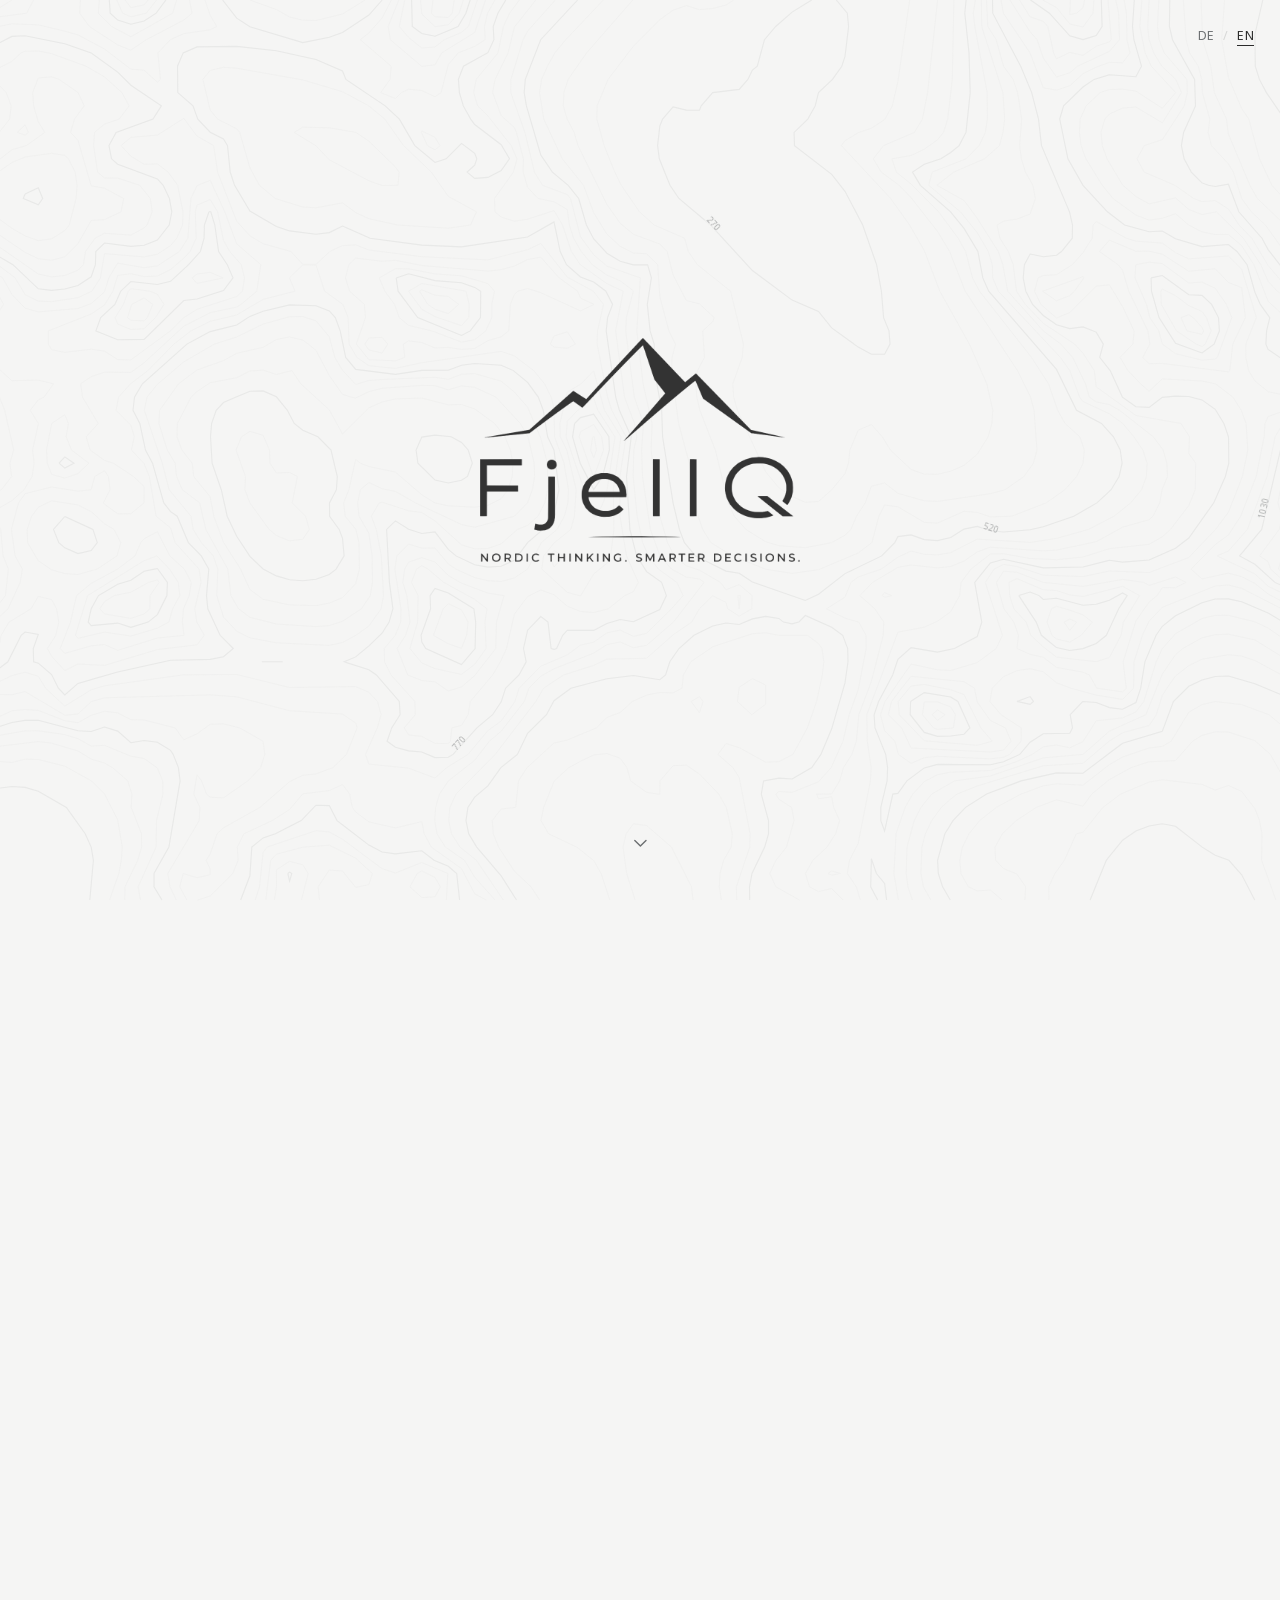
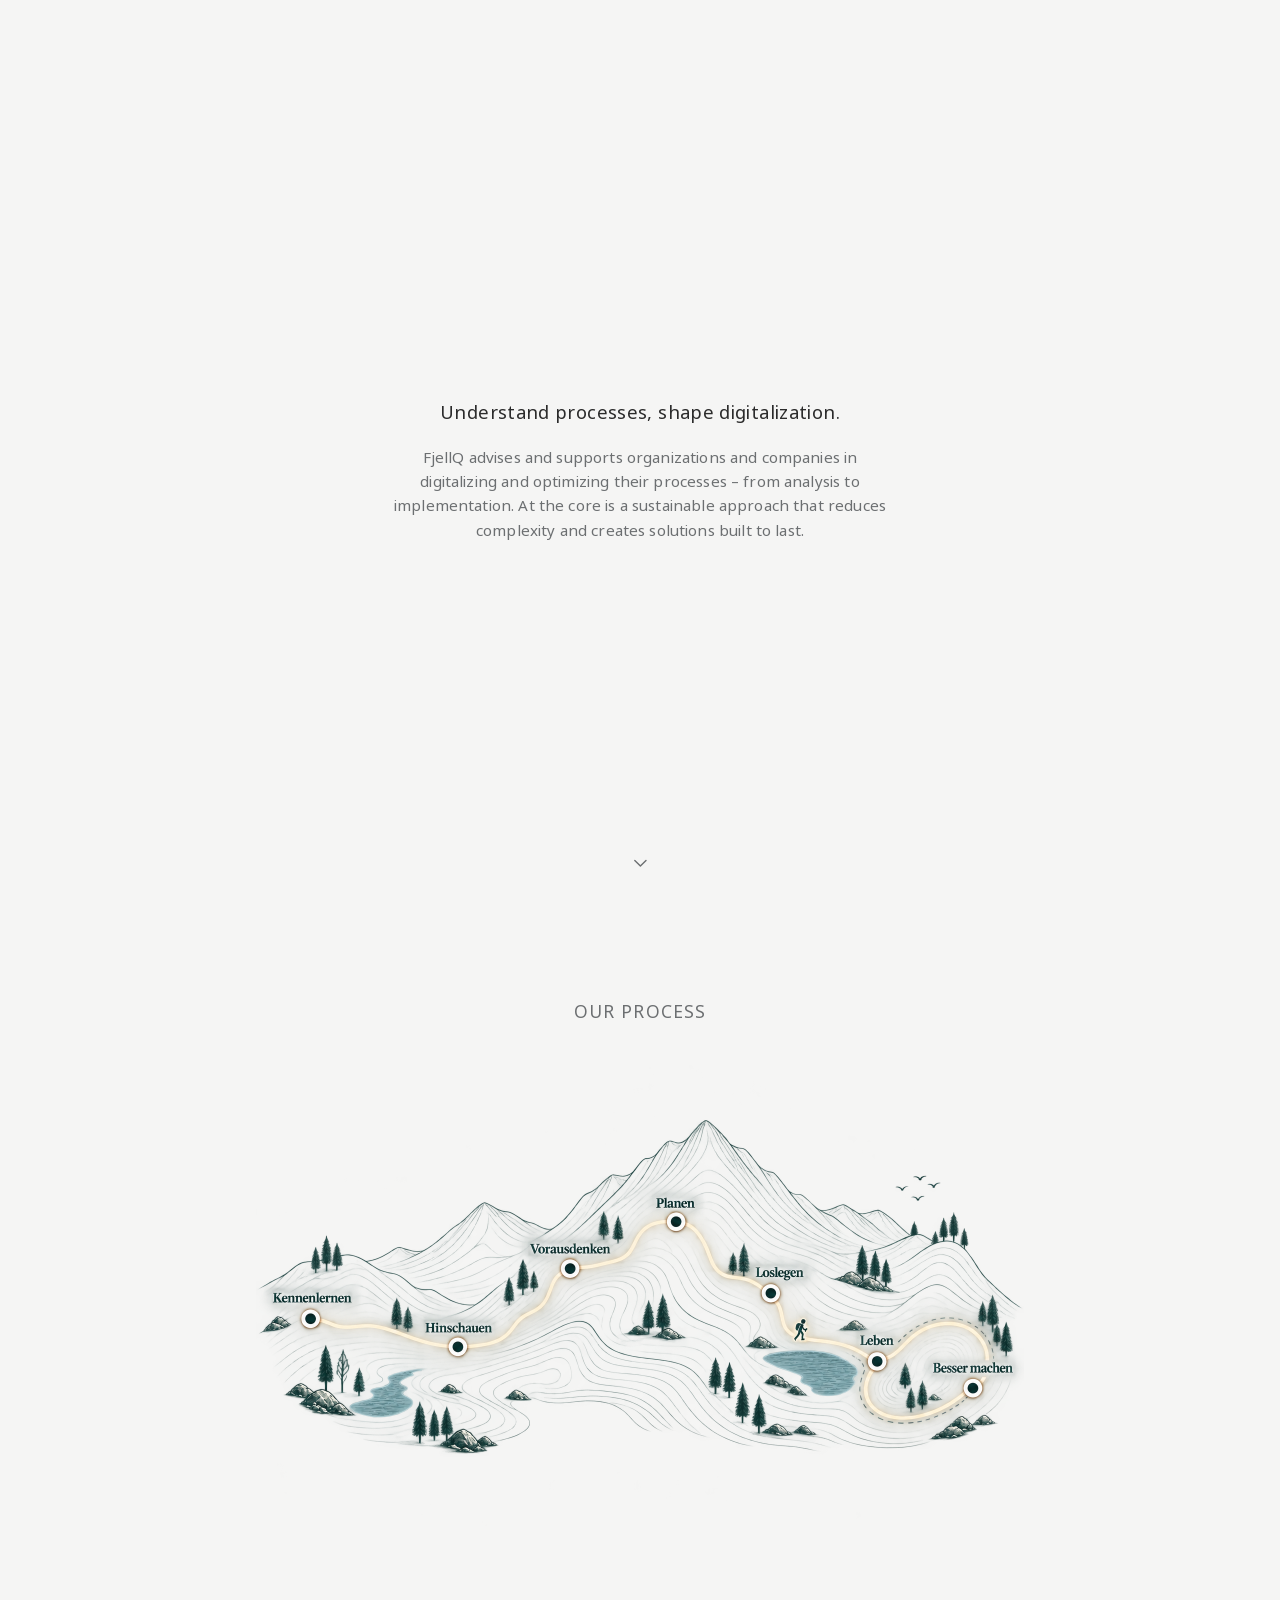
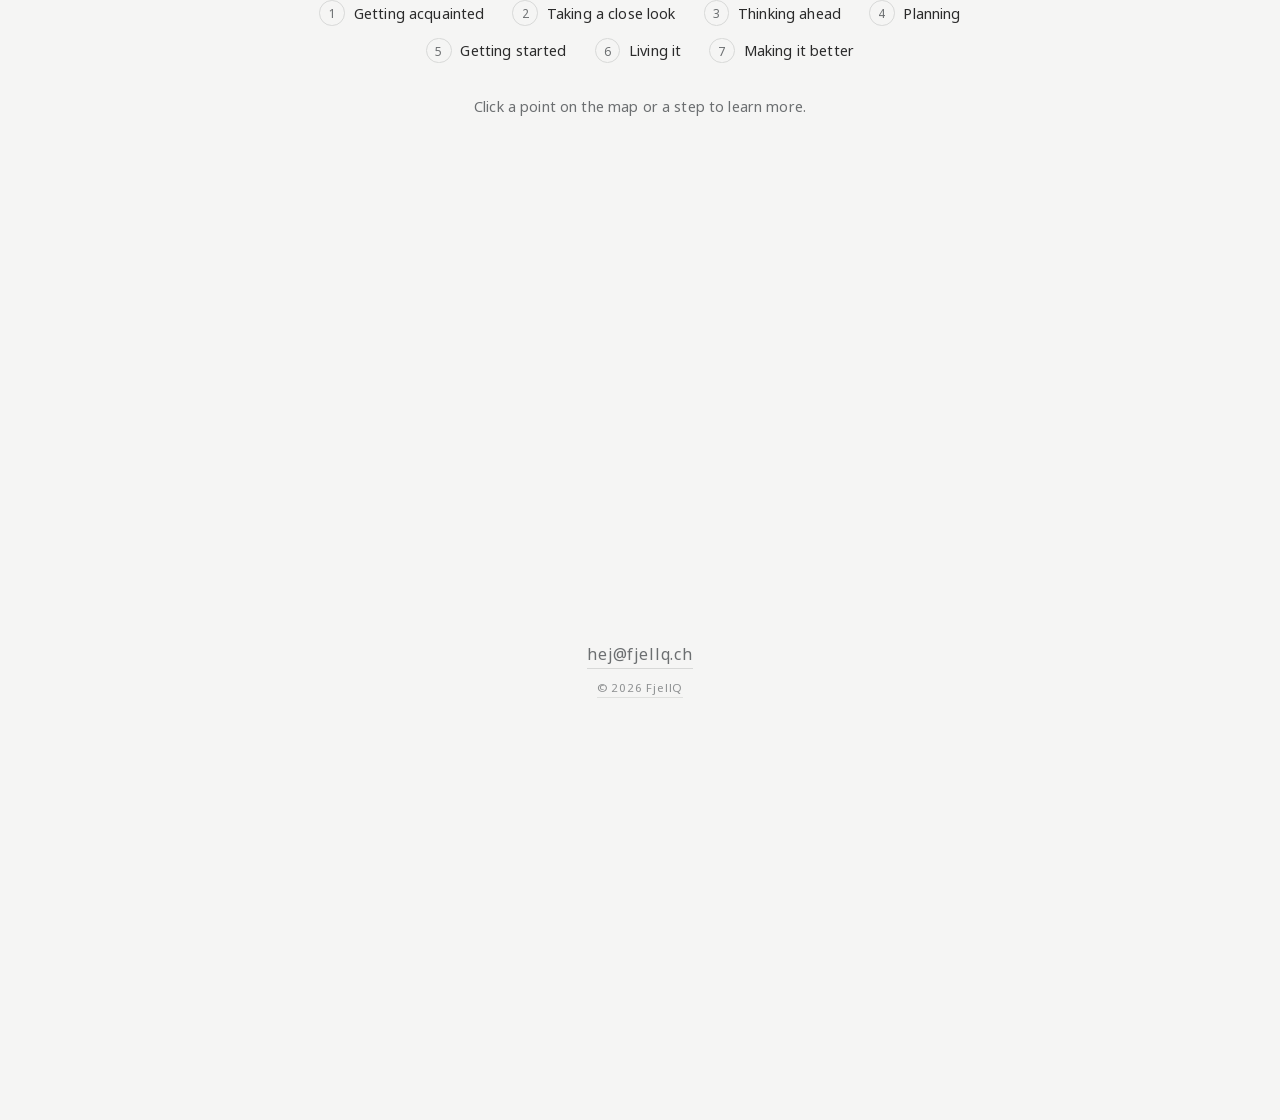
==== en/index.html @ ebb8574e "Klickbare Punkte auf der Prozess-Grafik mit Beschreibungstexten ergänzen Co-Authored-By: Claude Sonn" ====
<!DOCTYPE html>
<html lang="en">
<head>
  <meta charset="UTF-8" />
  <title>FjellQ</title>
  <meta name="viewport" content="width=device-width, initial-scale=1" />
  <meta name="description" content="FjellQ advises and supports organizations and companies in digitalizing and optimizing their processes – from analysis to implementation. At the core is a sustainable approach that reduces complexity and creates solutions built to last." />
  <meta name="color-scheme" content="light dark" />

  <meta property="og:title" content="FjellQ" />
  <meta property="og:description" content="FjellQ advises and supports organizations and companies in digitalizing and optimizing their processes – from analysis to implementation. At the core is a sustainable approach that reduces complexity and creates solutions built to last." />
  <meta property="og:image" content="https://fjellq.ch/assets/og-image.png" />
  <meta property="og:url" content="https://fjellq.ch/en/" />
  <meta property="og:type" content="website" />
  <meta property="og:locale" content="en" />
  <meta name="twitter:card" content="summary" />

  <link rel="canonical" href="https://fjellq.ch/en/" />
  <link rel="alternate" hreflang="de" href="https://fjellq.ch/" />
  <link rel="alternate" hreflang="en" href="https://fjellq.ch/en/" />
  <link rel="alternate" hreflang="x-default" href="https://fjellq.ch/" />

  <link rel="icon" type="image/png" sizes="32x32" href="../assets/favicon-32.png" />
  <link rel="apple-touch-icon" href="../assets/apple-touch-icon.png" />
  <link rel="stylesheet" href="../assets/styles.css" />

  <script type="application/ld+json">
  {
    "@context": "https://schema.org",
    "@type": "Organization",
    "name": "FjellQ",
    "url": "https://fjellq.ch/",
    "email": "hej@fjellq.ch",
    "description": "FjellQ advises and supports organizations and companies in digitalizing and optimizing their processes – from analysis to implementation. At the core is a sustainable approach that reduces complexity and creates solutions built to last.",
    "address": {
      "@type": "PostalAddress",
      "streetAddress": "Alte Seefeldstrasse 74",
      "postalCode": "8616",
      "addressLocality": "Riedikon",
      "addressCountry": "CH"
    }
  }
  </script>
</head>
<body>
  <div class="contours-bg" aria-hidden="true"></div>
  <div id="progress" role="progressbar" aria-label="Reading progress" aria-valuemin="0" aria-valuemax="100" aria-valuenow="0"></div>

  <nav class="lang-switch" aria-label="Language selection">
    <a href="../">DE</a>
    <span class="sep">/</span>
    <span class="current" aria-current="true">EN</span>
  </nav>

  <div class="hero-wrap">
    <section class="hero" id="hero">
      <img class="logo" src="../assets/logo.png" alt="FjellQ" width="862" height="604" />
      <button class="scroll-hint" type="button" data-target="#claim" aria-label="Scroll to next section">
        <svg viewBox="0 0 24 24" aria-hidden="true">
          <path d="M6 9l6 6 6-6" />
        </svg>
      </button>
    </section>
  </div>

  <section class="claim-section" id="claim">
    <p class="claim">Understand processes, shape digitalization.</p>
    <p class="claim-description">FjellQ advises and supports organizations and companies in digitalizing and optimizing their processes – from analysis to implementation. At the core is a sustainable approach that reduces complexity and creates solutions built to last.</p>
    <button class="scroll-hint" type="button" data-target="#process" aria-label="Scroll to next section">
      <svg viewBox="0 0 24 24" aria-hidden="true">
        <path d="M6 9l6 6 6-6" />
      </svg>
    </button>
  </section>

  <section class="process" id="process">
    <h2 class="process-title">Our Process</h2>
    <div class="process-map-wrap">
      <img class="process-map" src="../assets/process-map.png" alt="Illustrated mountain trail with seven stages, symbolizing our consulting process" width="1536" height="1024" loading="lazy" />
      <button class="process-point" type="button" style="left:7.1%; top:51.3%" data-step="1" aria-expanded="false" aria-controls="process-text" aria-label="Getting acquainted"></button>
      <button class="process-point" type="button" style="left:26.3%; top:56.8%" data-step="2" aria-expanded="false" aria-controls="process-text" aria-label="Taking a close look"></button>
      <button class="process-point" type="button" style="left:40.9%; top:41.5%" data-step="3" aria-expanded="false" aria-controls="process-text" aria-label="Thinking ahead"></button>
      <button class="process-point" type="button" style="left:54.7%; top:32.3%" data-step="4" aria-expanded="false" aria-controls="process-text" aria-label="Planning"></button>
      <button class="process-point" type="button" style="left:67.0%; top:46.3%" data-step="5" aria-expanded="false" aria-controls="process-text" aria-label="Getting started"></button>
      <button class="process-point" type="button" style="left:80.8%; top:59.6%" data-step="6" aria-expanded="false" aria-controls="process-text" aria-label="Living it"></button>
      <button class="process-point" type="button" style="left:93.3%; top:64.8%" data-step="7" aria-expanded="false" aria-controls="process-text" aria-label="Making it better"></button>
    </div>
    <ol class="process-steps">
      <li><button class="step-btn" type="button" data-step="1" aria-expanded="false" aria-controls="process-text"><span class="step-number">1</span><span class="step-label">Getting acquainted</span></button></li>
      <li><button class="step-btn" type="button" data-step="2" aria-expanded="false" aria-controls="process-text"><span class="step-number">2</span><span class="step-label">Taking a close look</span></button></li>
      <li><button class="step-btn" type="button" data-step="3" aria-expanded="false" aria-controls="process-text"><span class="step-number">3</span><span class="step-label">Thinking ahead</span></button></li>
      <li><button class="step-btn" type="button" data-step="4" aria-expanded="false" aria-controls="process-text"><span class="step-number">4</span><span class="step-label">Planning</span></button></li>
      <li><button class="step-btn" type="button" data-step="5" aria-expanded="false" aria-controls="process-text"><span class="step-number">5</span><span class="step-label">Getting started</span></button></li>
      <li><button class="step-btn" type="button" data-step="6" aria-expanded="false" aria-controls="process-text"><span class="step-number">6</span><span class="step-label">Living it</span></button></li>
      <li><button class="step-btn" type="button" data-step="7" aria-expanded="false" aria-controls="process-text"><span class="step-number">7</span><span class="step-label">Making it better</span></button></li>
    </ol>
    <p class="process-text" id="process-text" aria-live="polite">Click a point on the map or a step to learn more.</p>
  </section>

  <section class="contact" id="contact">
    <a href="mailto:hej@fjellq.ch">hej@fjellq.ch</a>
    <a class="copyright" href="impressum.html">&copy; 2026 FjellQ</a>
  </section>

  <script src="../assets/contours-loader.js"></script>
  <script>
  (function () {
    var progress = document.getElementById('progress');
    var heroWrap = document.querySelector('.hero-wrap');
    var hero = document.getElementById('hero');
    var ticking = false;

    function update() {
      var doc = document.documentElement;
      var scrollTop = window.pageYOffset || doc.scrollTop;
      var scrollRange = doc.scrollHeight - doc.clientHeight;
      var pct = scrollRange > 0 ? Math.min(Math.max(scrollTop / scrollRange, 0), 1) : 0;
      progress.style.width = (pct * 100) + '%';
      progress.setAttribute('aria-valuenow', Math.round(pct * 100));

      var fadeRange = heroWrap.offsetHeight - window.innerHeight;
      var fadeProgress = fadeRange > 0 ? Math.min(Math.max(scrollTop / fadeRange, 0), 1) : 0;
      hero.style.opacity = 1 - fadeProgress;

      ticking = false;
    }

    function onScroll() {
      if (!ticking) {
        window.requestAnimationFrame(update);
        ticking = true;
      }
    }

    window.addEventListener('scroll', onScroll, { passive: true });
    window.addEventListener('resize', onScroll);
    update();
  })();

  (function () {
    var scrollHints = document.querySelectorAll('.scroll-hint');
    scrollHints.forEach(function (hint) {
      var target = document.querySelector(hint.dataset.target);
      if (!target) return;
      hint.addEventListener('click', function () {
        target.scrollIntoView({ behavior: 'smooth', block: 'start' });
      });
    });
  })();

  (function () {
    var processText = document.getElementById('process-text');
    if (!processText) return;

    var steps = {
      1: { label: 'Getting acquainted', text: 'We get to know your organization, your people, and your goals – the foundation for everything that follows.' },
      2: { label: 'Taking a close look', text: 'We take a close look at how your processes actually work today.' },
      3: { label: 'Thinking ahead', text: 'We consider tomorrow’s possibilities before designing solutions.' },
      4: { label: 'Planning', text: 'We develop a clear, actionable concept for the next step.' },
      5: { label: 'Getting started', text: 'We implement the concept together with you, step by step.' },
      6: { label: 'Living it', text: 'The new processes become part of your everyday work – we support the rollout.' },
      7: { label: 'Making it better', text: 'We review, learn, and keep improving.' }
    };

    var stepEls = document.querySelectorAll('[data-step]');
    stepEls.forEach(function (el) {
      el.addEventListener('click', function () {
        var step = el.getAttribute('data-step');
        var data = steps[step];
        if (!data) return;

        processText.innerHTML = '<strong>' + step + '. ' + data.label + '.</strong> ' + data.text;

        stepEls.forEach(function (other) {
          var isActive = other.getAttribute('data-step') === step;
          other.classList.toggle('active', isActive);
          other.setAttribute('aria-expanded', isActive ? 'true' : 'false');
        });
      });
    });
  })();
  </script>
</body>
</html>
---- assets/styles.css ----
@font-face {
  font-family: 'Noto Sans Miao';
  font-style: normal;
  font-weight: 400;
  font-display: swap;
  src: url('noto-sans-miao.woff2') format('woff2');
}

:root {
  --bg: #f5f5f4;
  --ink: #2b2b2b;
  --ink-muted: #6c6f71;
  --line: #d7d8d7;
  --line-soft: #e7e7e6;
  --focus: #2b2b2b;
  --logo-filter: none;
}

@media (prefers-color-scheme: dark) {
  :root:not([data-theme="light"]) {
    --bg: #121313;
    --ink: #ececea;
    --ink-muted: #a3a5a3;
    --line: #2c2d2c;
    --line-soft: #1e1f1e;
    --focus: #ececea;
    --logo-filter: invert(1);
  }
}

:root[data-theme="dark"] {
  --bg: #121313;
  --ink: #ececea;
  --ink-muted: #a3a5a3;
  --line: #2c2d2c;
  --line-soft: #1e1f1e;
  --focus: #ececea;
  --logo-filter: invert(1);
}

* { box-sizing: border-box; }

html, body {
  height: 100%;
}

body {
  margin: 0;
  background: var(--bg);
  color: var(--ink);
  font-family: 'Noto Sans Miao', -apple-system, 'Segoe UI', sans-serif;
  overflow-x: hidden;
  transition: background 0.4s ease;
}

a { color: inherit; }

:focus-visible {
  outline: 2px solid var(--focus);
  outline-offset: 3px;
}

.contours-bg {
  position: fixed;
  inset: 0;
  width: 100%;
  height: 100%;
  display: block;
  z-index: 0;
  transform-origin: 50% 50%;
}

.contours-bg svg {
  width: 100%;
  height: 100%;
  display: block;
  overflow: visible;
}

@keyframes terrainBreathe {
  0%, 100% { opacity: 1; transform: scale(1); }
  50% { opacity: 0.9; transform: scale(1.035); }
}

@keyframes driftIndex {
  0%, 100% { transform: translate(0, 0); }
  50% { transform: translate(-34px, 22px); }
}

@keyframes driftMinor {
  0%, 100% { transform: translate(0, 0); }
  50% { transform: translate(30px, -28px); }
}

@media (prefers-reduced-motion: no-preference) {
  .contours-bg {
    animation: terrainBreathe 16s ease-in-out infinite;
  }

  .contours-bg .contour-index,
  .contours-bg .contour-label {
    animation: driftIndex 20s ease-in-out infinite;
  }

  .contours-bg .contour-minor {
    animation: driftMinor 26s ease-in-out infinite;
    animation-delay: -8s;
  }
}

/* Sprachumschalter */

.lang-switch {
  position: fixed;
  top: 1.6rem;
  right: 1.6rem;
  z-index: 5;
  display: flex;
  align-items: center;
  gap: 0.5rem;
  font-size: 0.78rem;
  letter-spacing: 0.06em;
  text-transform: uppercase;
}

.lang-switch .sep {
  color: var(--line);
}

.lang-switch a,
.lang-switch span {
  text-decoration: none;
  color: var(--ink-muted);
  padding-bottom: 0.15em;
}

.lang-switch a:hover,
.lang-switch a:focus-visible {
  color: var(--ink);
}

.lang-switch .current {
  color: var(--ink);
  border-bottom: 1px solid var(--ink);
}

/* Startseite */

#progress {
  position: fixed;
  top: 0;
  left: 0;
  width: 0%;
  height: 3px;
  background: var(--ink);
  z-index: 10;
  transition: background 0.4s ease;
}

.hero-wrap {
  position: relative;
  height: 180vh;
}

.hero {
  position: sticky;
  top: 0;
  z-index: 1;
  height: 100vh;
  display: flex;
  align-items: center;
  justify-content: center;
  padding: 6vh 6vw;
}

.logo {
  width: min(46vw, 46vh, 320px);
  height: auto;
  filter: var(--logo-filter);
}

.claim-section {
  position: relative;
  z-index: 1;
  min-height: 100vh;
  display: flex;
  flex-direction: column;
  align-items: center;
  justify-content: center;
  gap: 1.2rem;
  padding: 6vh 6vw;
}

.claim {
  margin: 0;
  max-width: 28rem;
  text-align: center;
  font-size: 1.15rem;
  line-height: 1.5;
  letter-spacing: 0.02em;
  color: var(--ink);
}

.claim-description {
  margin: 0;
  max-width: 32rem;
  text-align: center;
  font-size: 0.95rem;
  line-height: 1.6;
  letter-spacing: 0.01em;
  color: var(--ink-muted);
}

.process {
  position: relative;
  z-index: 1;
  min-height: 100vh;
  display: flex;
  flex-direction: column;
  align-items: center;
  justify-content: center;
  gap: 2rem;
  padding: 6vh 6vw;
  text-align: center;
}

.process-title {
  margin: 0;
  font-size: 1.1rem;
  font-weight: 400;
  letter-spacing: 0.06em;
  text-transform: uppercase;
  color: var(--ink-muted);
}

.process-map-wrap {
  position: relative;
  width: 100%;
  max-width: 48rem;
}

.process-map {
  display: block;
  width: 100%;
  height: auto;
  border-radius: 0.5rem;
}

.process-point {
  position: absolute;
  width: 6%;
  aspect-ratio: 1;
  transform: translate(-50%, -50%);
  border-radius: 50%;
  border: 1px solid transparent;
  background: transparent;
  padding: 0;
  margin: 0;
  cursor: pointer;
  transition: background 0.2s ease, border-color 0.2s ease;
}

.process-point:hover,
.process-point:focus-visible,
.process-point.active {
  border-color: var(--ink);
  background: var(--line-soft);
}

.process-steps {
  display: flex;
  flex-wrap: wrap;
  justify-content: center;
  gap: 0.75rem 1.75rem;
  max-width: 46rem;
  margin: 0;
  padding: 0;
  list-style: none;
}

.step-btn {
  display: flex;
  align-items: center;
  gap: 0.55rem;
  border: none;
  background: transparent;
  padding: 0;
  margin: 0;
  font: inherit;
  font-size: 0.9rem;
  letter-spacing: 0.01em;
  color: var(--ink);
  cursor: pointer;
}

.step-number {
  display: inline-flex;
  align-items: center;
  justify-content: center;
  flex-shrink: 0;
  width: 1.6rem;
  height: 1.6rem;
  border-radius: 50%;
  border: 1px solid var(--line);
  font-size: 0.75rem;
  color: var(--ink-muted);
  transition: background 0.2s ease, border-color 0.2s ease, color 0.2s ease;
}

.step-btn:hover .step-number,
.step-btn:focus-visible .step-number,
.step-btn.active .step-number {
  border-color: var(--ink);
  background: var(--ink);
  color: var(--bg);
}

.process-text {
  margin: 0;
  max-width: 34rem;
  min-height: 2.9rem;
  font-size: 0.9rem;
  line-height: 1.6;
  letter-spacing: 0.01em;
  color: var(--ink-muted);
}

.process-text strong {
  color: var(--ink);
  font-weight: 600;
}

.contact {
  position: relative;
  z-index: 1;
  min-height: 100vh;
  display: flex;
  flex-direction: column;
  align-items: center;
  justify-content: center;
  gap: 0.6rem;
  text-align: center;
  padding: 6vh 6vw;
  font-size: 0.85rem;
  letter-spacing: 0.06em;
  color: var(--ink-muted);
}

.contact .copyright {
  opacity: 0.75;
  font-size: 0.72rem;
}

.contact a {
  text-decoration: none;
  border-bottom: 1px solid var(--line);
  padding-bottom: 0.1em;
  transition: border-color 0.2s ease;
  font-size: 1rem;
}

.contact a:hover,
.contact a:focus-visible {
  border-color: var(--ink-muted);
}

@media (orientation: landscape) and (max-height: 500px) {
  .hero {
    padding: 3vh 6vw;
  }

  .logo {
    width: min(28vw, 34vh, 220px);
  }
}

.scroll-hint {
  position: absolute;
  left: 50%;
  bottom: 4vh;
  transform: translateX(-50%);
  display: flex;
  align-items: center;
  justify-content: center;
  width: 2.6rem;
  height: 2.6rem;
  border-radius: 50%;
  border: none;
  background: transparent;
  color: var(--ink-muted);
  cursor: pointer;
  transition: color 0.2s ease, transform 0.2s ease;
}

.scroll-hint svg {
  width: 1.4rem;
  height: 1.4rem;
  stroke: currentColor;
  fill: none;
  stroke-width: 1.5;
  stroke-linecap: round;
  stroke-linejoin: round;
}

.scroll-hint:hover,
.scroll-hint:focus-visible {
  color: var(--ink);
  transform: translateX(-50%) translateY(3px);
}

@media (prefers-reduced-motion: no-preference) {
  .scroll-hint svg {
    animation: bob 2.2s ease-in-out infinite;
  }
}

@keyframes bob {
  0%, 100% { transform: translateY(0); }
  50% { transform: translateY(5px); }
}

@media (orientation: landscape) and (max-height: 500px) {
  .scroll-hint {
    bottom: 2vh;
  }
}

/* Impressum */

.page-impressum {
  display: flex;
  align-items: center;
  justify-content: center;
  min-height: 100vh;
  padding: 6vh 6vw;
}

main {
  position: relative;
  z-index: 1;
  max-width: 32rem;
  width: 100%;
  display: flex;
  flex-direction: column;
  gap: 1.6rem;
}

main h1 {
  font-size: 1.1rem;
  font-weight: 400;
  letter-spacing: 0.06em;
  text-transform: uppercase;
  margin: 0;
  color: var(--ink-muted);
}

main address {
  font-style: normal;
  line-height: 1.7;
  font-size: 1rem;
}

main a {
  text-decoration: none;
  border-bottom: 1px solid var(--line);
  padding-bottom: 0.1em;
  transition: border-color 0.2s ease;
}

main a:hover,
main a:focus-visible {
  border-color: var(--ink-muted);
}

.back {
  font-size: 0.85rem;
  letter-spacing: 0.04em;
  color: var(--ink-muted);
  align-self: flex-start;
}
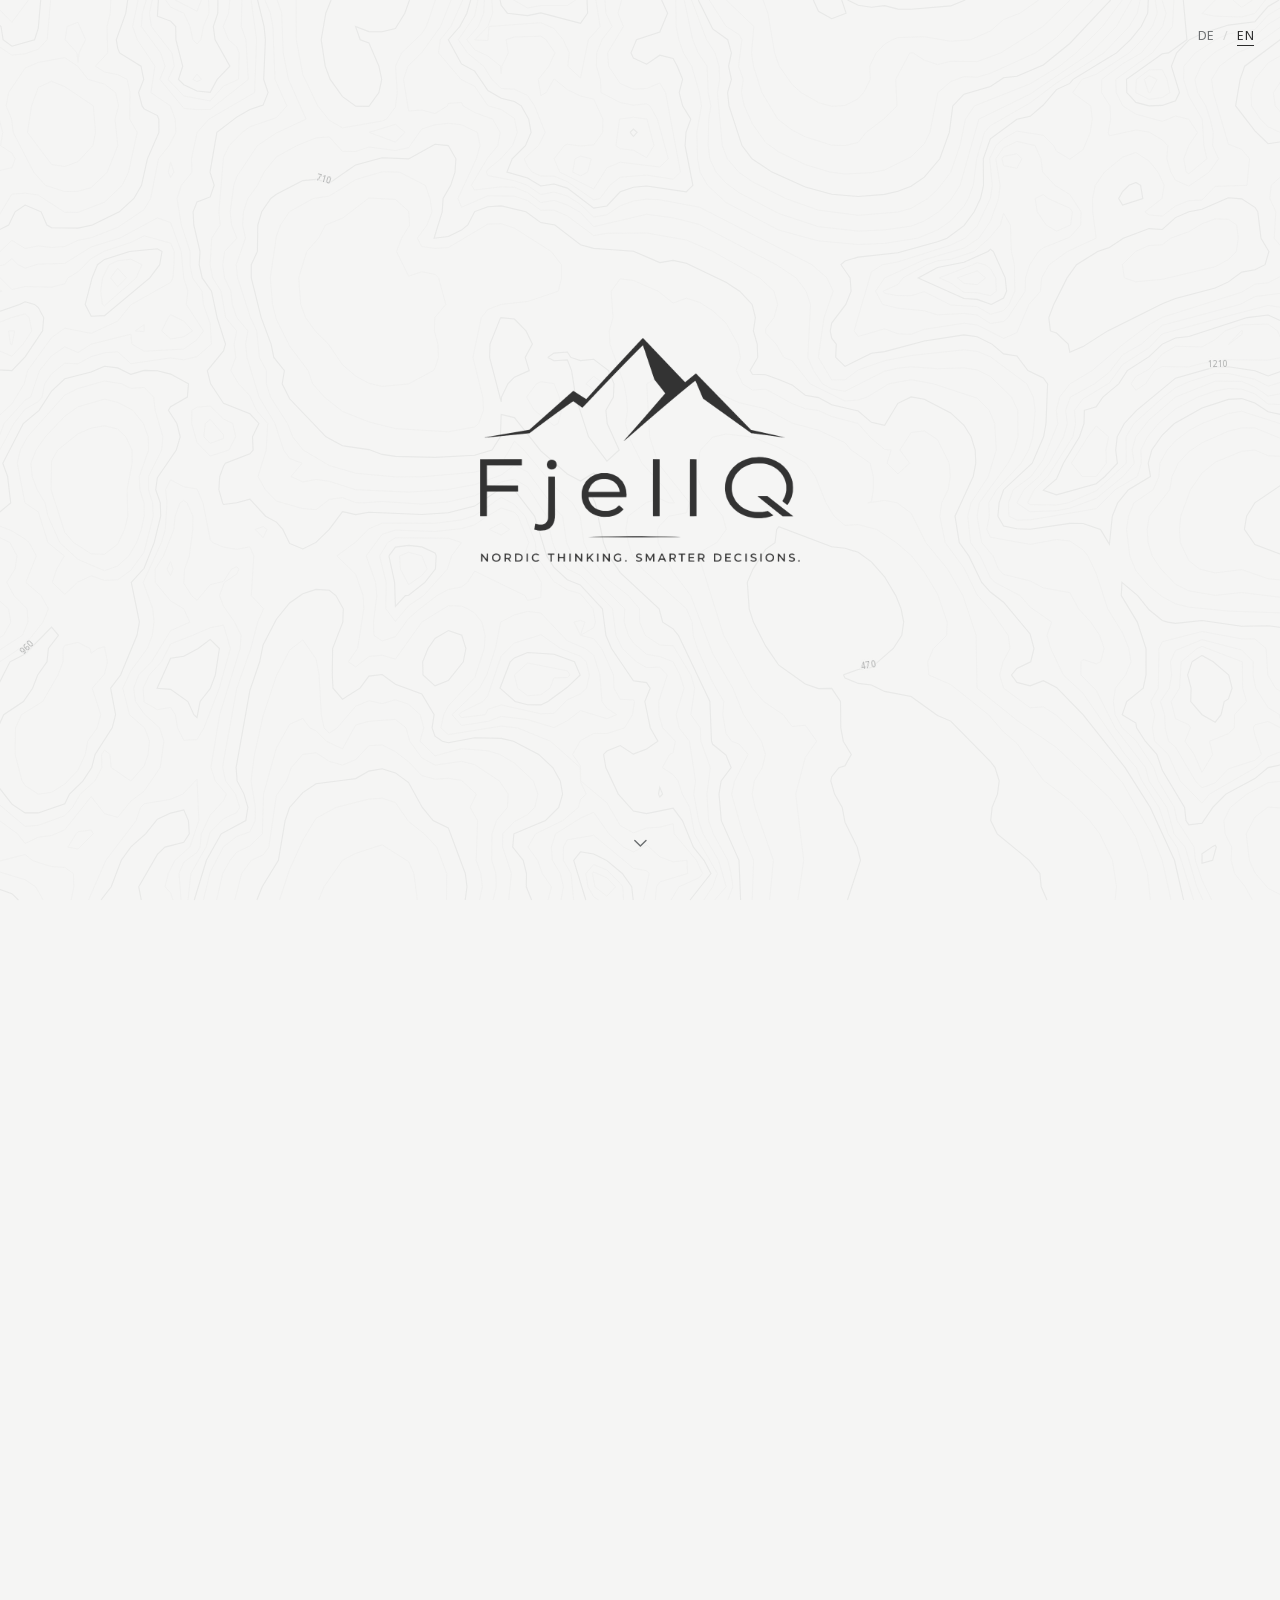
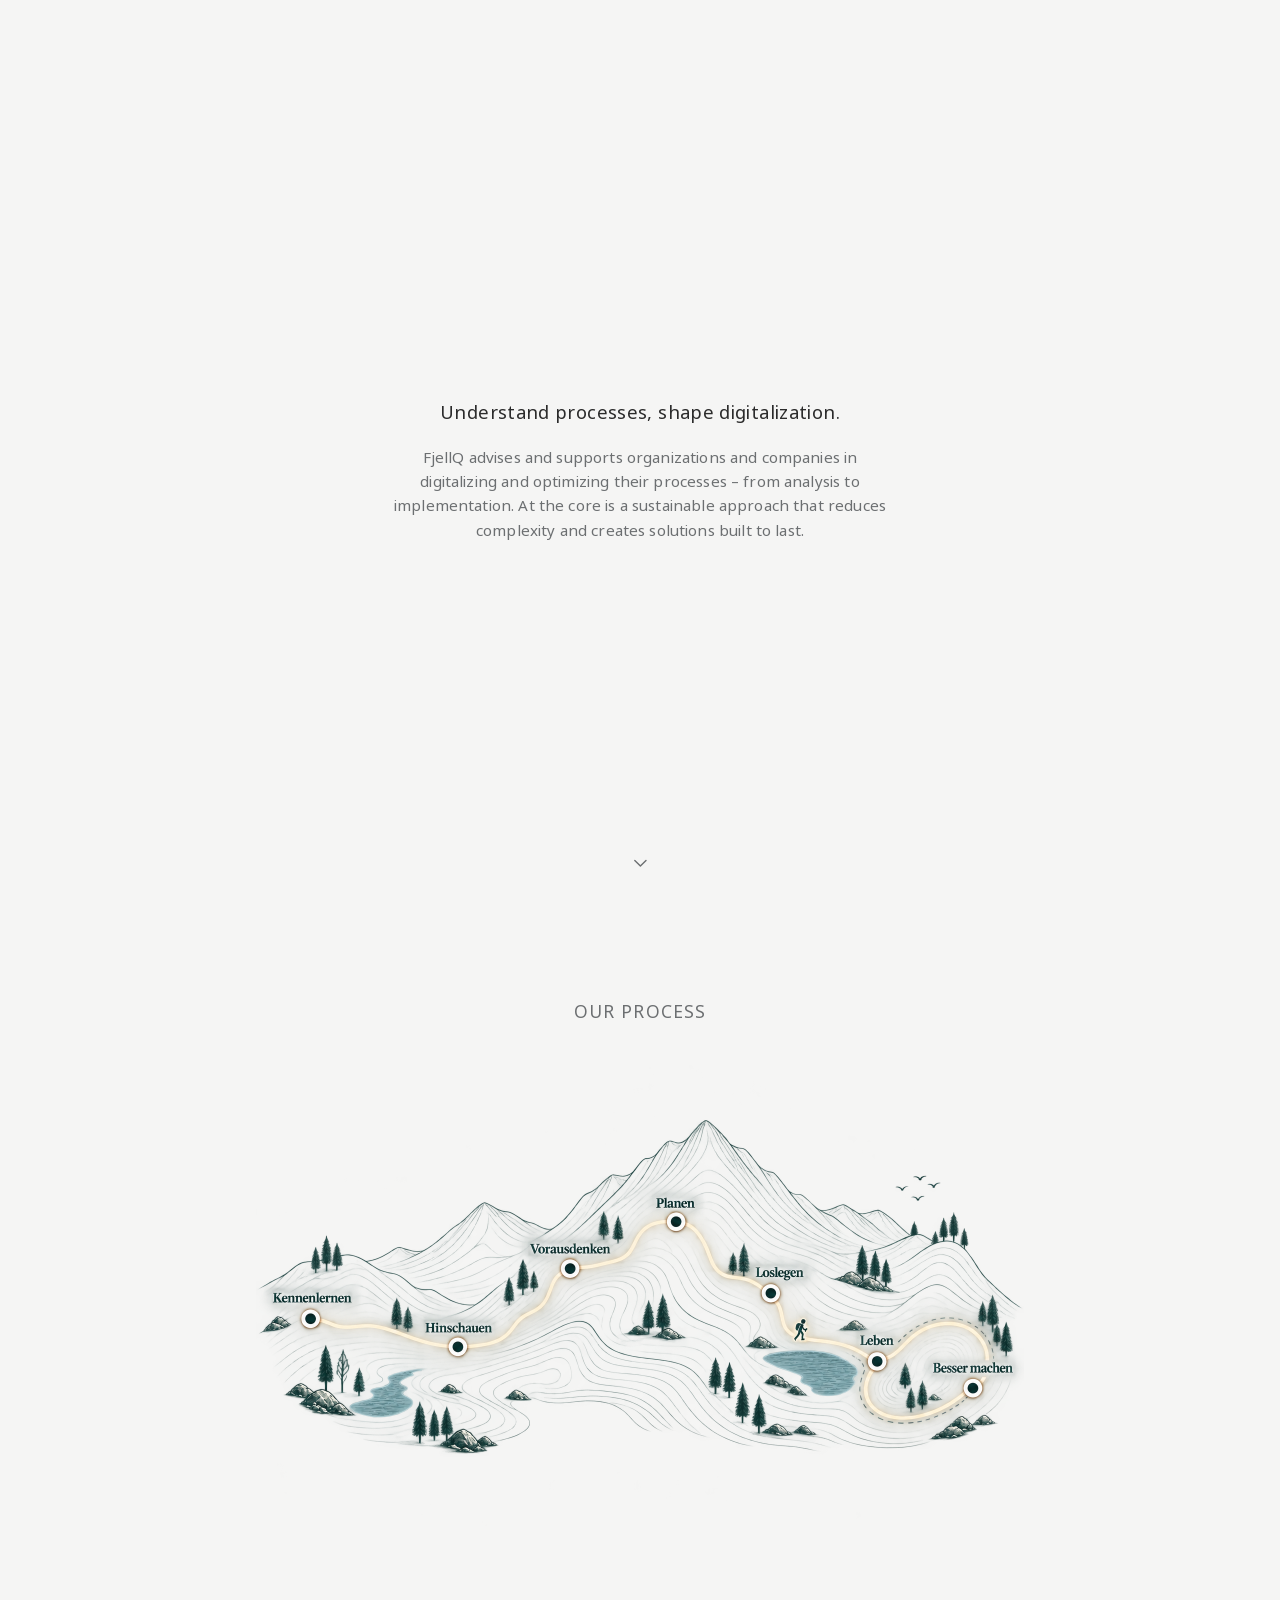
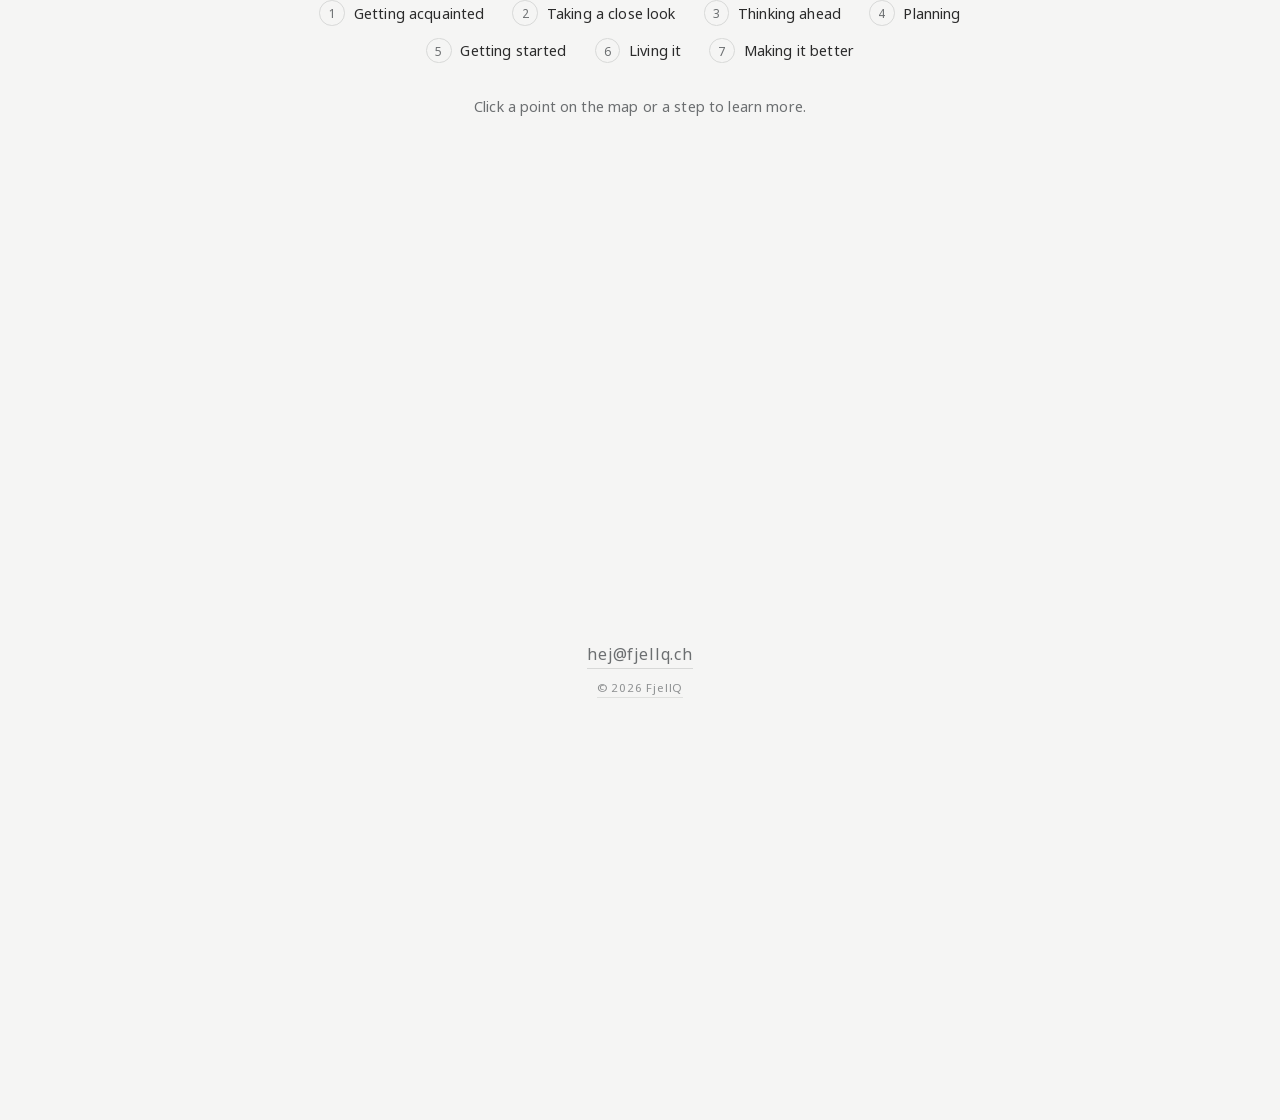
==== commit 16499482: "Zurückgelegten Wegabschnitt beim Klick auf einen Prozess-Punkt grau einfärben Co-Authored-By: Claude" ====
--- a/en/index.html
+++ b/en/index.html
@@ -77,6 +77,14 @@
     <h2 class="process-title">Our Process</h2>
     <div class="process-map-wrap">
       <img class="process-map" src="../assets/process-map.png" alt="Illustrated mountain trail with seven stages, symbolizing our consulting process" width="1536" height="1024" loading="lazy" />
+      <svg class="process-path-progress" viewBox="0 0 1536 1024" aria-hidden="true" focusable="false">
+        <path class="process-segment" data-segment="1" d="M99.2,515.6 C104.6,514.4 110.4,510.4 115.4,511.9 C120.3,513.5 123.6,522.4 129.1,524.9 C134.6,527.3 141.9,525.5 148.2,526.5 C154.5,527.5 160.5,529.9 166.8,530.9 C173.1,531.9 179.6,531.8 186.0,532.5 C192.3,533.3 198.9,533.4 204.8,535.3 C210.8,537.2 215.9,541.7 221.8,544.0 C227.7,546.3 234.2,547.2 240.3,549.1 C246.4,550.9 252.4,553.4 258.5,555.2 C264.6,557.1 270.9,558.3 277.0,560.2 C283.1,562.1 288.9,565.3 295.0,566.7 C301.2,568.2 307.7,568.1 314.1,568.9 C320.4,569.7 326.8,570.5 333.1,571.5 C339.4,572.6 345.8,575.8 351.9,575.3 C357.9,574.9 363.5,571.2 369.3,568.9 C375.1,566.6 380.8,561.7 386.6,561.5 C392.4,561.3 398.3,565.7 404.1,567.9" />
+        <path class="process-segment" data-segment="2" d="M406.3,568.5 C412.7,570.2 418.9,572.8 425.5,573.7 C432.0,574.6 438.8,573.9 445.5,573.9 C452.2,573.9 459.3,574.8 465.9,573.7 C472.5,572.6 479.5,570.7 485.1,567.1 C490.6,563.6 494.1,556.9 499.2,552.5 C504.3,548.0 510.4,544.6 515.7,540.3 C521.0,536.0 525.5,530.6 531.0,526.6 C536.5,522.5 543.0,519.8 548.6,516.0 C554.2,512.2 559.3,508.0 564.5,503.7 C569.6,499.3 575.4,495.1 579.5,489.8 C583.7,484.5 586.9,478.2 589.5,471.9 C592.1,465.6 591.8,457.9 595.0,452.1 C598.1,446.3 602.7,439.6 608.3,437.1 C614.0,434.6 621.9,437.1 628.6,437.1" />
+        <path class="process-segment" data-segment="3" d="M633.3,435.4 C638.1,431.2 642.6,426.5 647.8,422.9 C652.9,419.2 658.3,414.6 664.2,413.7 C670.0,412.7 676.7,417.2 682.9,417.2 C689.2,417.2 695.6,414.9 701.9,413.8 C708.2,412.8 715.3,413.5 720.8,411.0 C726.3,408.4 730.1,402.4 735.1,398.4 C740.1,394.5 745.7,391.3 750.7,387.3 C755.7,383.3 760.7,379.1 765.0,374.4 C769.3,369.7 772.3,363.8 776.6,359.2 C780.9,354.6 787.1,351.5 790.9,346.6 C794.7,341.6 795.9,334.5 799.6,329.4 C803.3,324.3 807.6,318.5 813.0,316.1 C818.4,313.7 826.2,314.2 832.0,315.0 C837.9,315.8 842.9,318.9 848.3,320.9" />
+        <path class="process-segment" data-segment="4" d="M850.0,323.5 C854.8,328.6 859.5,333.7 864.4,338.7 C869.3,343.7 874.9,348.2 879.4,353.6 C883.8,358.9 887.8,364.8 891.1,370.9 C894.5,377.0 895.8,384.2 899.5,390.1 C903.1,395.9 909.5,400.0 913.1,406.0 C916.6,411.9 917.5,419.3 920.6,425.6 C923.6,431.9 926.4,439.2 931.3,443.7 C936.3,448.2 943.6,450.3 950.1,452.7 C956.6,455.1 963.6,457.0 970.4,458.2 C977.2,459.4 984.2,459.8 991.0,459.8 C997.8,459.9 1004.5,458.4 1011.3,458.6 C1018.0,458.8 1024.8,460.4 1031.6,461.3" />
+        <path class="process-segment" data-segment="5" d="M1033.7,461.9 C1036.8,466.9 1040.7,471.4 1043.1,477.1 C1045.5,482.8 1044.8,490.4 1048.2,495.9 C1051.6,501.3 1057.5,507.3 1063.5,509.7 C1069.4,512.2 1077.0,509.5 1083.7,510.4 C1090.4,511.2 1098.8,511.3 1103.6,515.0 C1108.4,518.8 1109.6,526.8 1112.6,532.8 C1115.6,538.9 1117.4,546.4 1121.7,551.4 C1126.0,556.4 1132.5,559.8 1138.6,562.8 C1144.7,565.7 1151.6,567.2 1158.3,569.0 C1164.9,570.7 1172.3,570.6 1178.6,573.0 C1184.9,575.5 1190.1,580.3 1196.1,583.5 C1202.2,586.7 1209.2,588.5 1214.7,592.3 C1220.2,596.2 1224.4,601.8 1229.3,606.6" />
+        <path class="process-segment" data-segment="6" d="M1229.3,608.6 C1227.6,614.9 1224.1,621.2 1224.0,627.5 C1223.9,633.8 1228.1,640.0 1228.8,646.5 C1229.5,652.9 1227.6,659.7 1228.3,666.2 C1228.9,672.6 1229.9,679.6 1232.6,685.3 C1235.3,691.0 1239.9,695.9 1244.6,700.2 C1249.3,704.6 1254.9,708.4 1260.7,711.4 C1266.4,714.3 1272.9,716.1 1279.1,717.8 C1285.4,719.6 1291.9,721.4 1298.4,721.9 C1304.9,722.4 1311.6,721.7 1318.1,720.8 C1324.5,719.9 1331.0,718.3 1337.3,716.3 C1343.5,714.4 1349.7,711.9 1355.6,709.1 C1361.5,706.3 1367.5,703.3 1372.9,699.6 C1378.3,695.9 1382.6,690.6 1387.9,687.0 C1393.3,683.3 1399.5,681.2 1404.9,677.9 C1410.3,674.5 1415.3,670.6 1420.4,666.9" />
+      </svg>
       <button class="process-point" type="button" style="left:7.1%; top:51.3%" data-step="1" aria-expanded="false" aria-controls="process-text" aria-label="Getting acquainted"></button>
       <button class="process-point" type="button" style="left:26.3%; top:56.8%" data-step="2" aria-expanded="false" aria-controls="process-text" aria-label="Taking a close look"></button>
       <button class="process-point" type="button" style="left:40.9%; top:41.5%" data-step="3" aria-expanded="false" aria-controls="process-text" aria-label="Thinking ahead"></button>
@@ -163,6 +171,7 @@
     };
 
     var stepEls = document.querySelectorAll('[data-step]');
+    var segmentEls = document.querySelectorAll('.process-segment');
     stepEls.forEach(function (el) {
       el.addEventListener('click', function () {
         var step = el.getAttribute('data-step');
@@ -176,6 +185,11 @@
           other.classList.toggle('active', isActive);
           other.setAttribute('aria-expanded', isActive ? 'true' : 'false');
         });
+
+        segmentEls.forEach(function (seg) {
+          var segIndex = parseInt(seg.getAttribute('data-segment'), 10);
+          seg.classList.toggle('revealed', segIndex < parseInt(step, 10));
+        });
       });
     });
   })();
--- a/assets/styles.css
+++ b/assets/styles.css
@@ -246,9 +246,31 @@
   border-radius: 0.5rem;
 }
 
+.process-path-progress {
+  position: absolute;
+  inset: 0;
+  width: 100%;
+  height: 100%;
+  pointer-events: none;
+}
+
+.process-segment {
+  fill: none;
+  stroke: #8f9a93;
+  stroke-width: 34;
+  stroke-linecap: round;
+  stroke-linejoin: round;
+  opacity: 0;
+  transition: opacity 0.9s ease;
+}
+
+.process-segment.revealed {
+  opacity: 0.9;
+}
+
 .process-point {
   position: absolute;
-  width: 6%;
+  width: 3.6%;
   aspect-ratio: 1;
   transform: translate(-50%, -50%);
   border-radius: 50%;
@@ -257,14 +279,13 @@
   padding: 0;
   margin: 0;
   cursor: pointer;
-  transition: background 0.2s ease, border-color 0.2s ease;
+  transition: border-color 0.2s ease;
 }
 
 .process-point:hover,
 .process-point:focus-visible,
 .process-point.active {
   border-color: var(--ink);
-  background: var(--line-soft);
 }
 
 .process-steps {
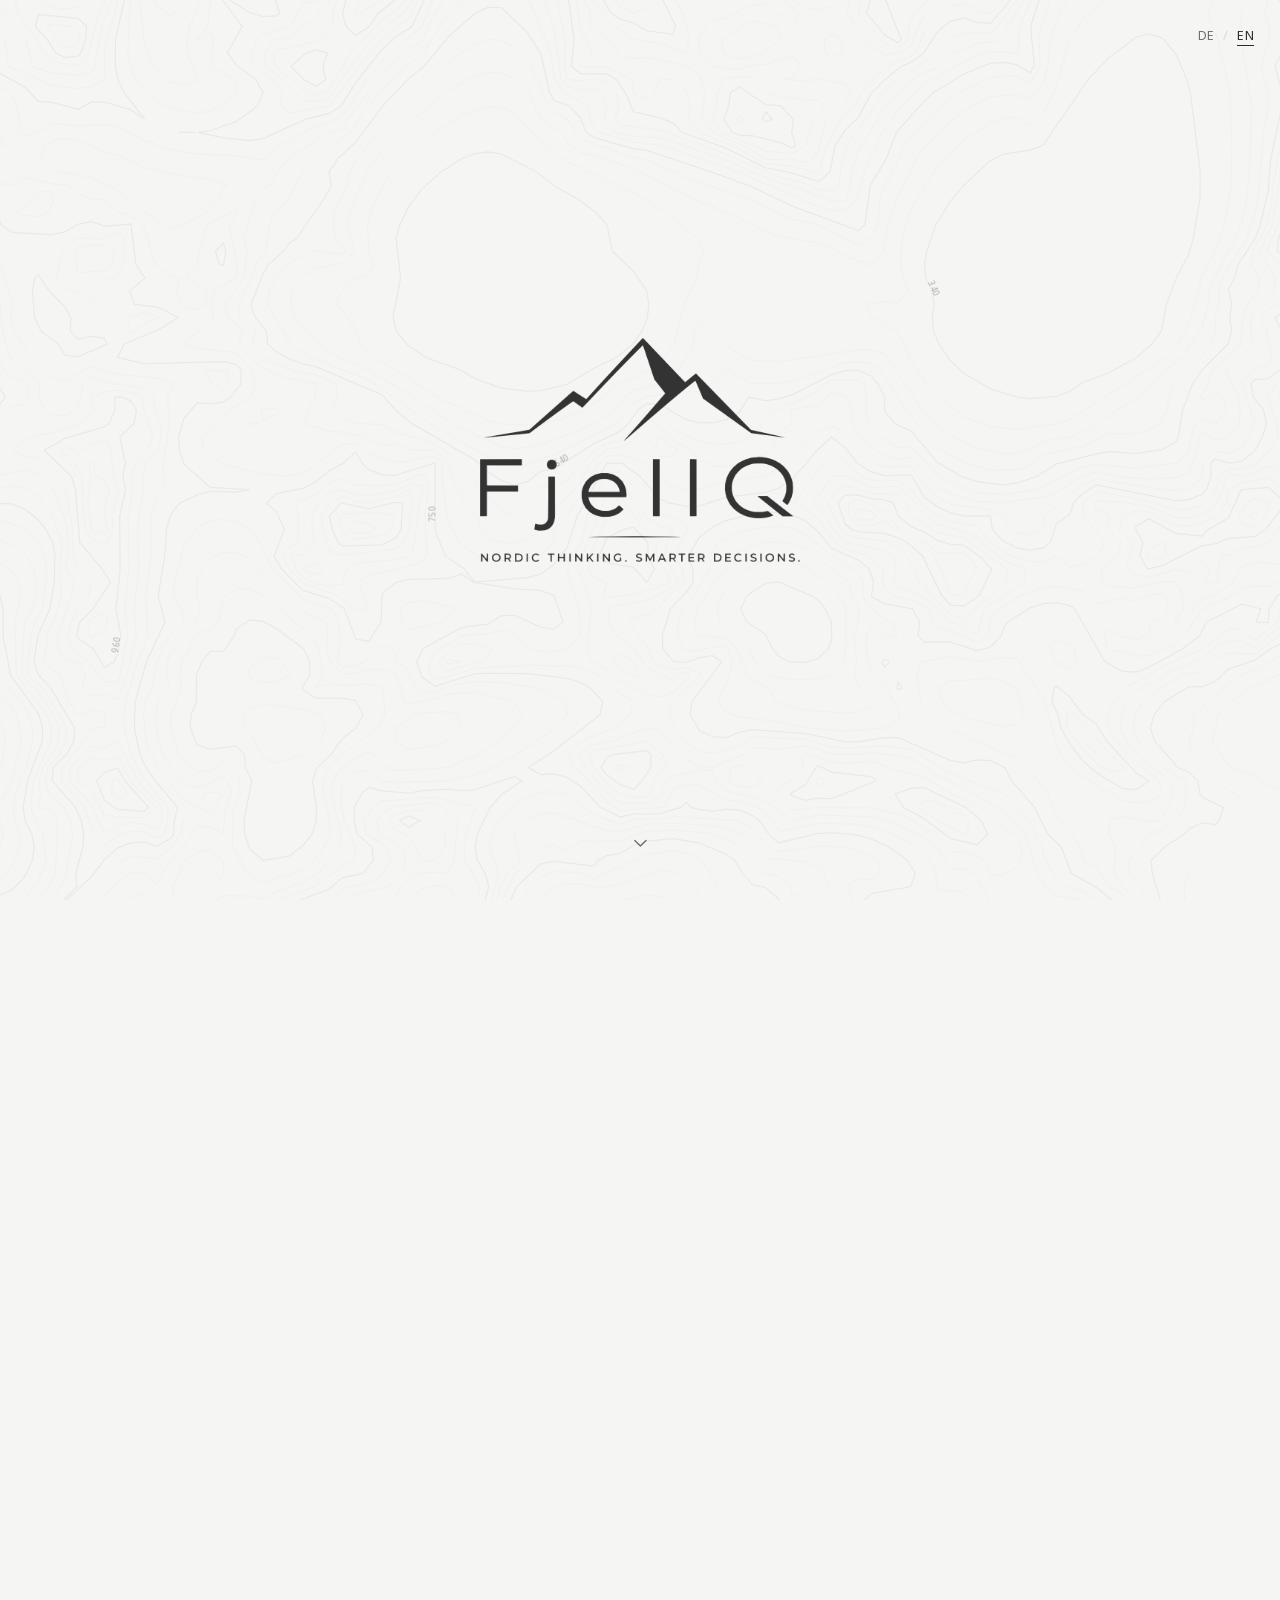
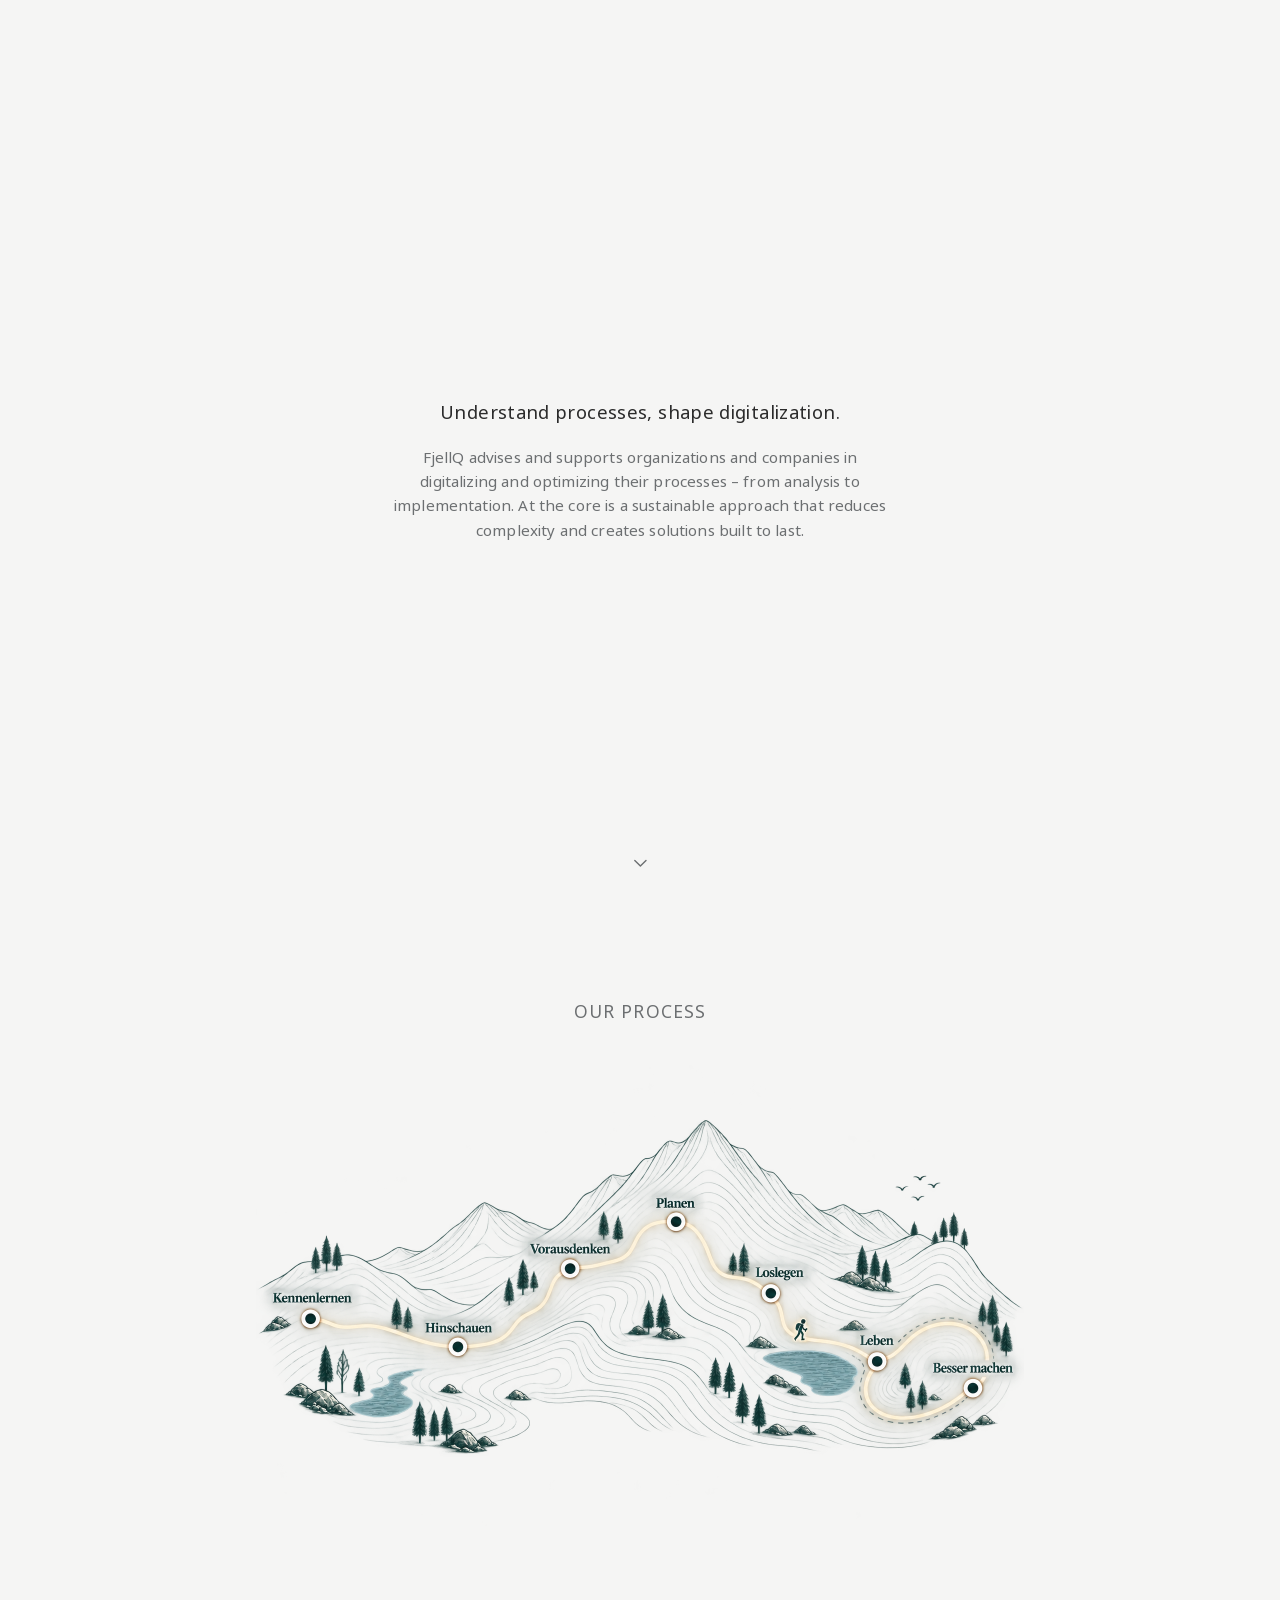
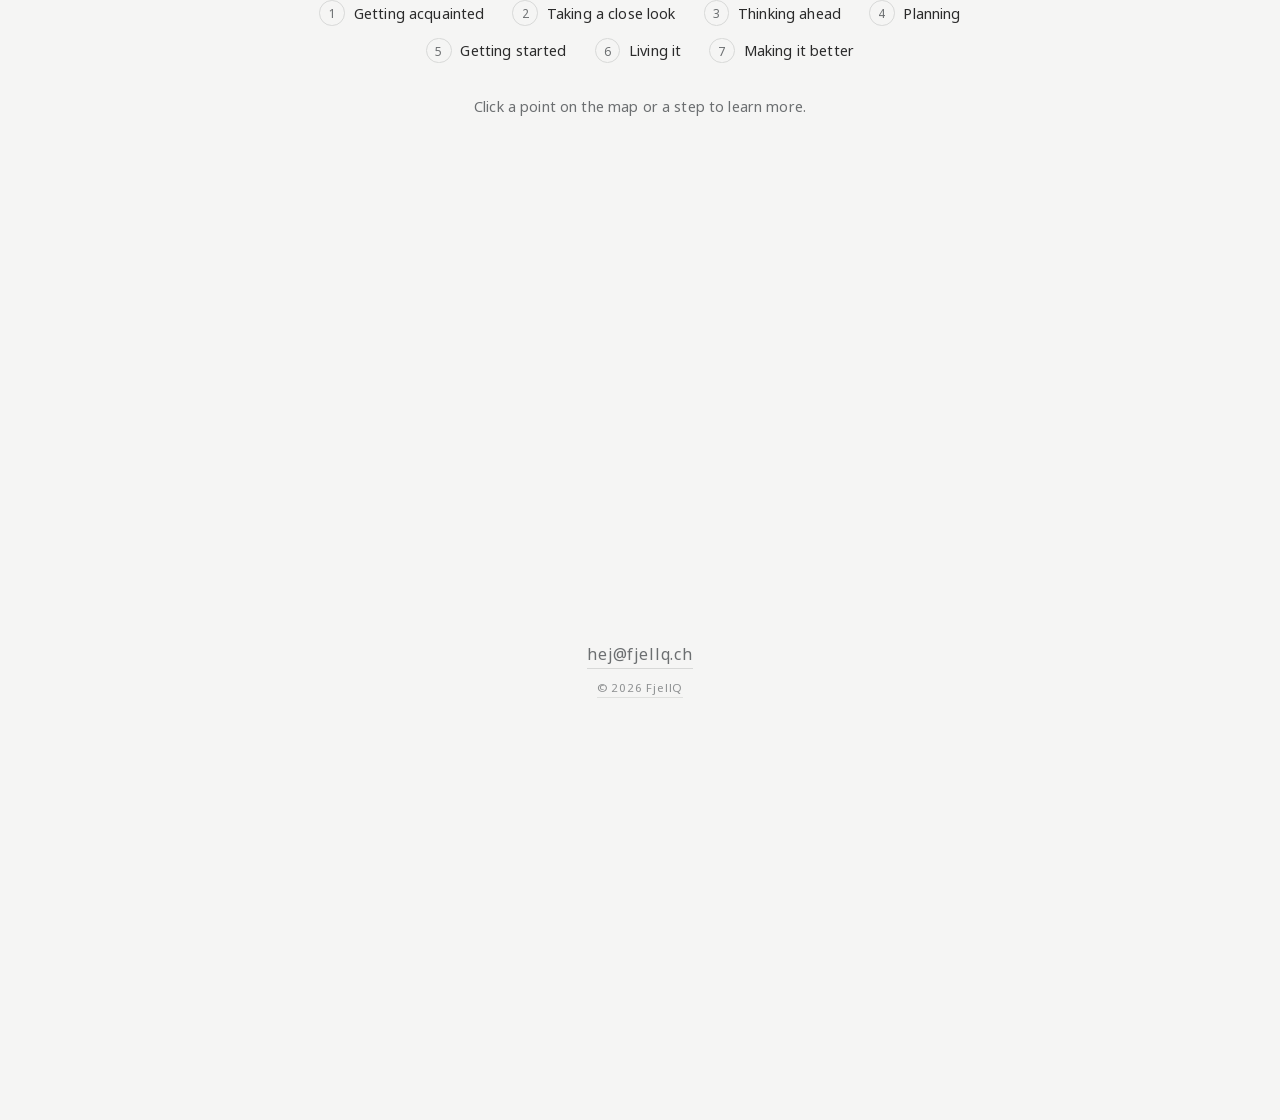
==== commit 6300e1c4: "Prozess-Pfad: Linie auf Breite des goldenen Wegs reduzieren, Aufbau-Animation statt Fade Co-Authored" ====
--- a/en/index.html
+++ b/en/index.html
@@ -172,6 +172,26 @@
 
     var stepEls = document.querySelectorAll('[data-step]');
     var segmentEls = document.querySelectorAll('.process-segment');
+    var segLengths = [];
+    var cumLengths = [0];
+    segmentEls.forEach(function (seg) {
+      var len = seg.getTotalLength();
+      segLengths.push(len);
+      seg.style.strokeDasharray = len;
+      seg.style.strokeDashoffset = len;
+      cumLengths.push(cumLengths[cumLengths.length - 1] + len);
+    });
+
+    function revealUpToStep(step) {
+      var target = cumLengths[step - 1];
+      segmentEls.forEach(function (seg, i) {
+        var segStart = cumLengths[i];
+        var segLen = segLengths[i];
+        var offset = Math.min(Math.max(segStart + segLen - target, 0), segLen);
+        seg.style.strokeDashoffset = offset;
+      });
+    }
+
     stepEls.forEach(function (el) {
       el.addEventListener('click', function () {
         var step = el.getAttribute('data-step');
@@ -186,10 +206,7 @@
           other.setAttribute('aria-expanded', isActive ? 'true' : 'false');
         });
 
-        segmentEls.forEach(function (seg) {
-          var segIndex = parseInt(seg.getAttribute('data-segment'), 10);
-          seg.classList.toggle('revealed', segIndex < parseInt(step, 10));
-        });
+        revealUpToStep(parseInt(step, 10));
       });
     });
   })();
--- a/assets/styles.css
+++ b/assets/styles.css
@@ -257,15 +257,11 @@
 .process-segment {
   fill: none;
   stroke: #8f9a93;
-  stroke-width: 34;
+  stroke-width: 12;
   stroke-linecap: round;
   stroke-linejoin: round;
-  opacity: 0;
-  transition: opacity 0.9s ease;
-}
-
-.process-segment.revealed {
   opacity: 0.9;
+  transition: stroke-dashoffset 0.9s ease;
 }
 
 .process-point {
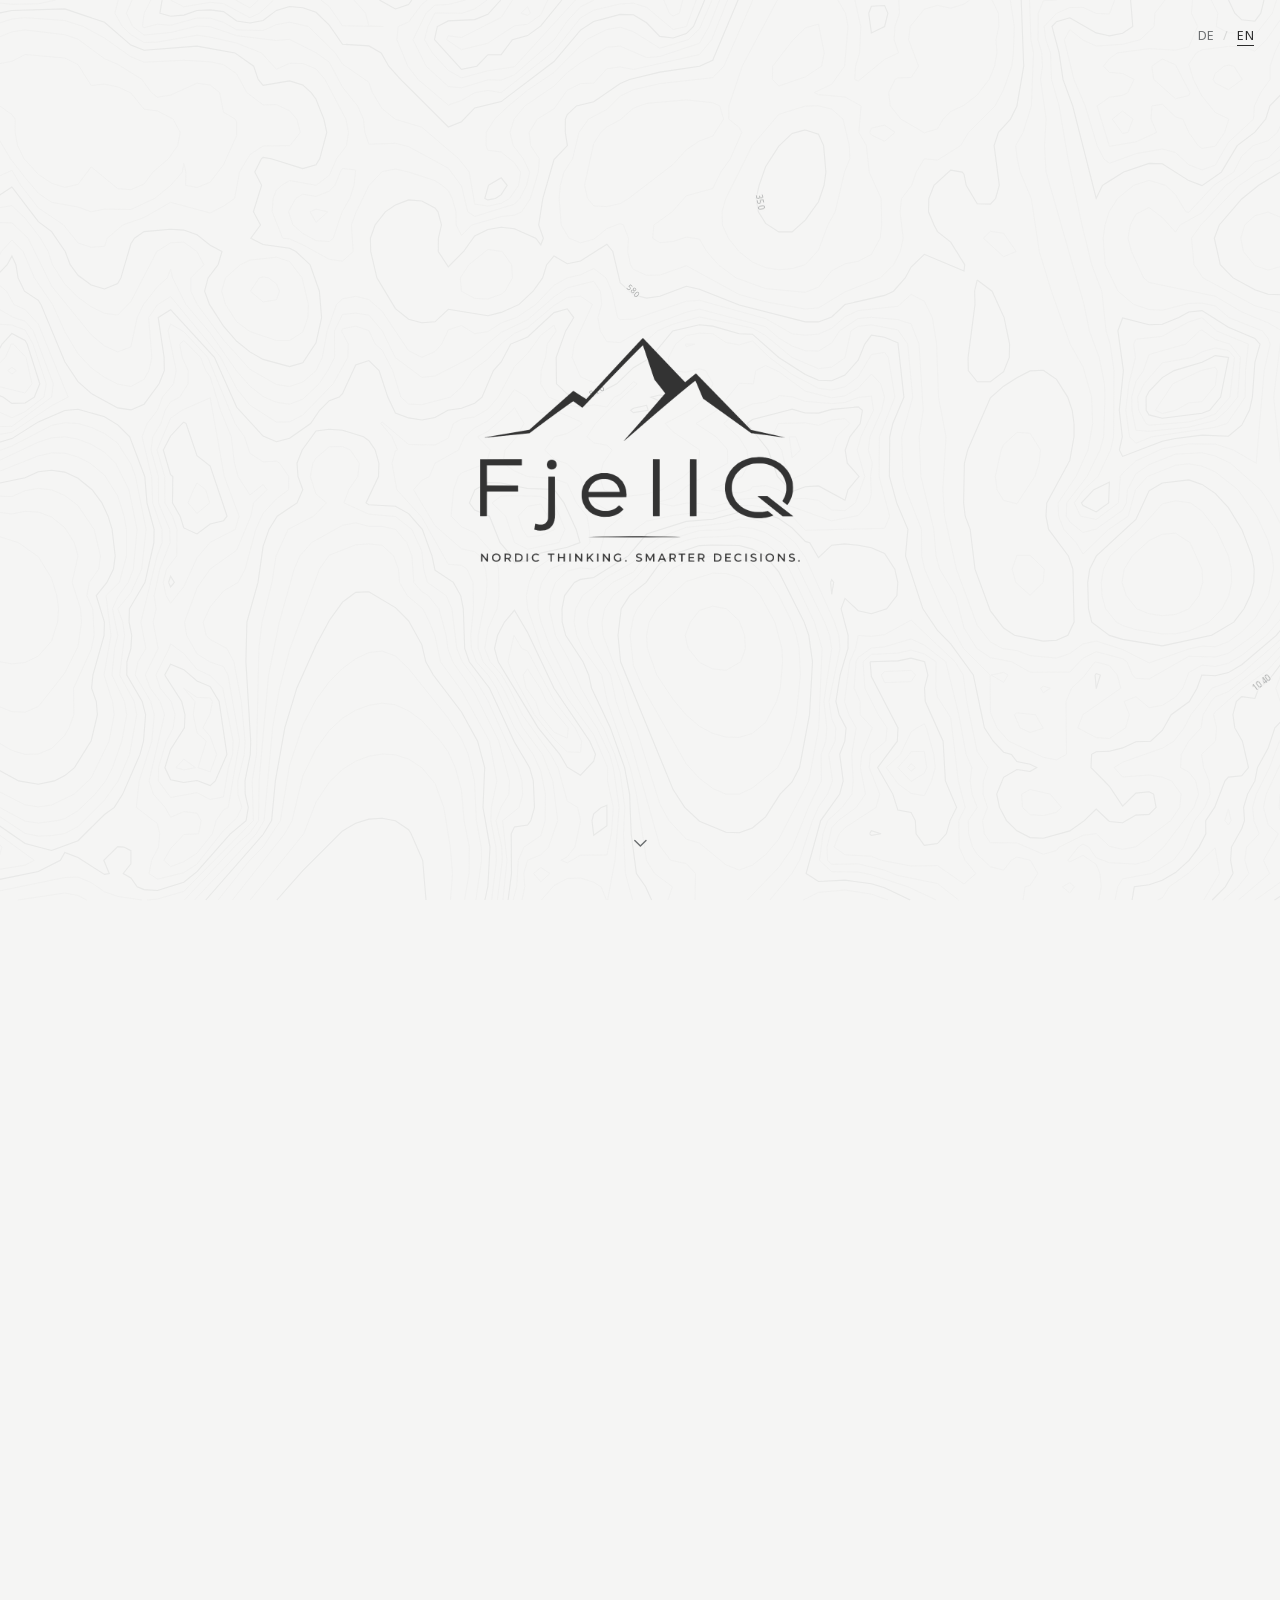
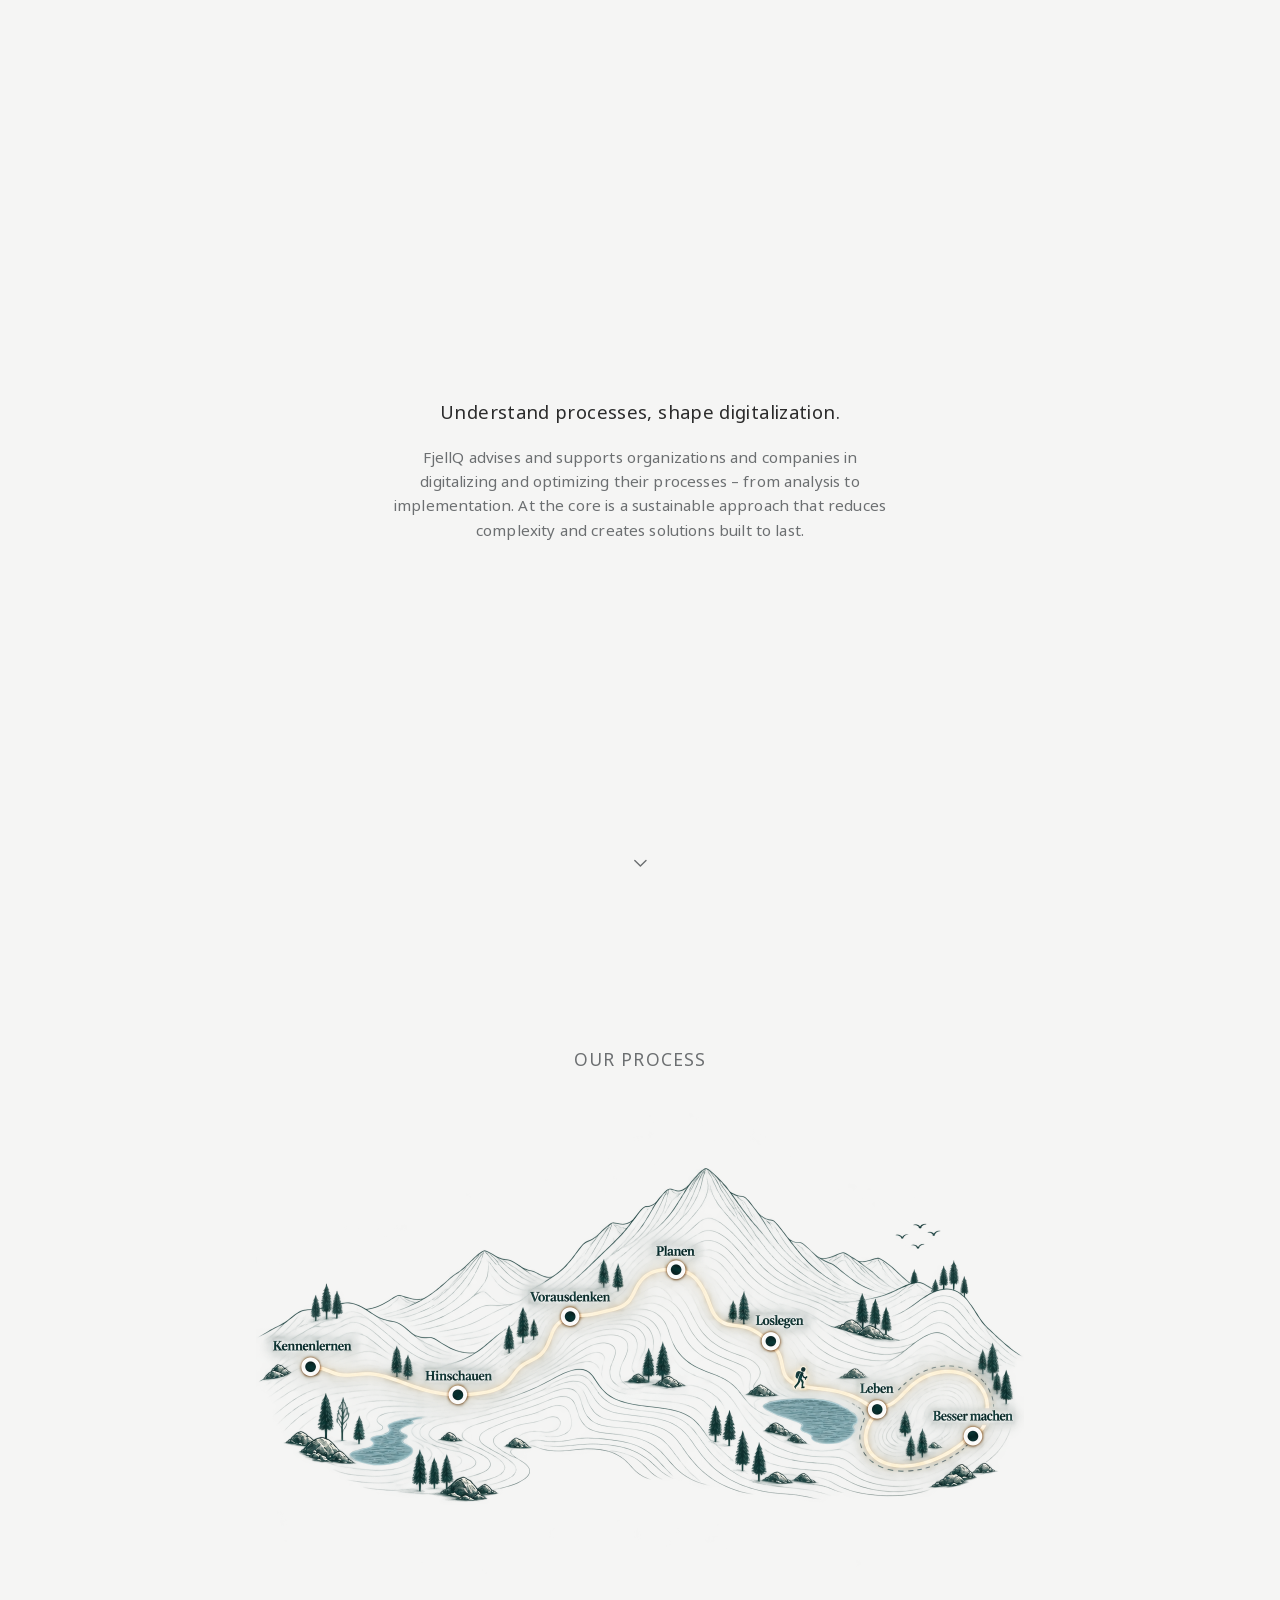
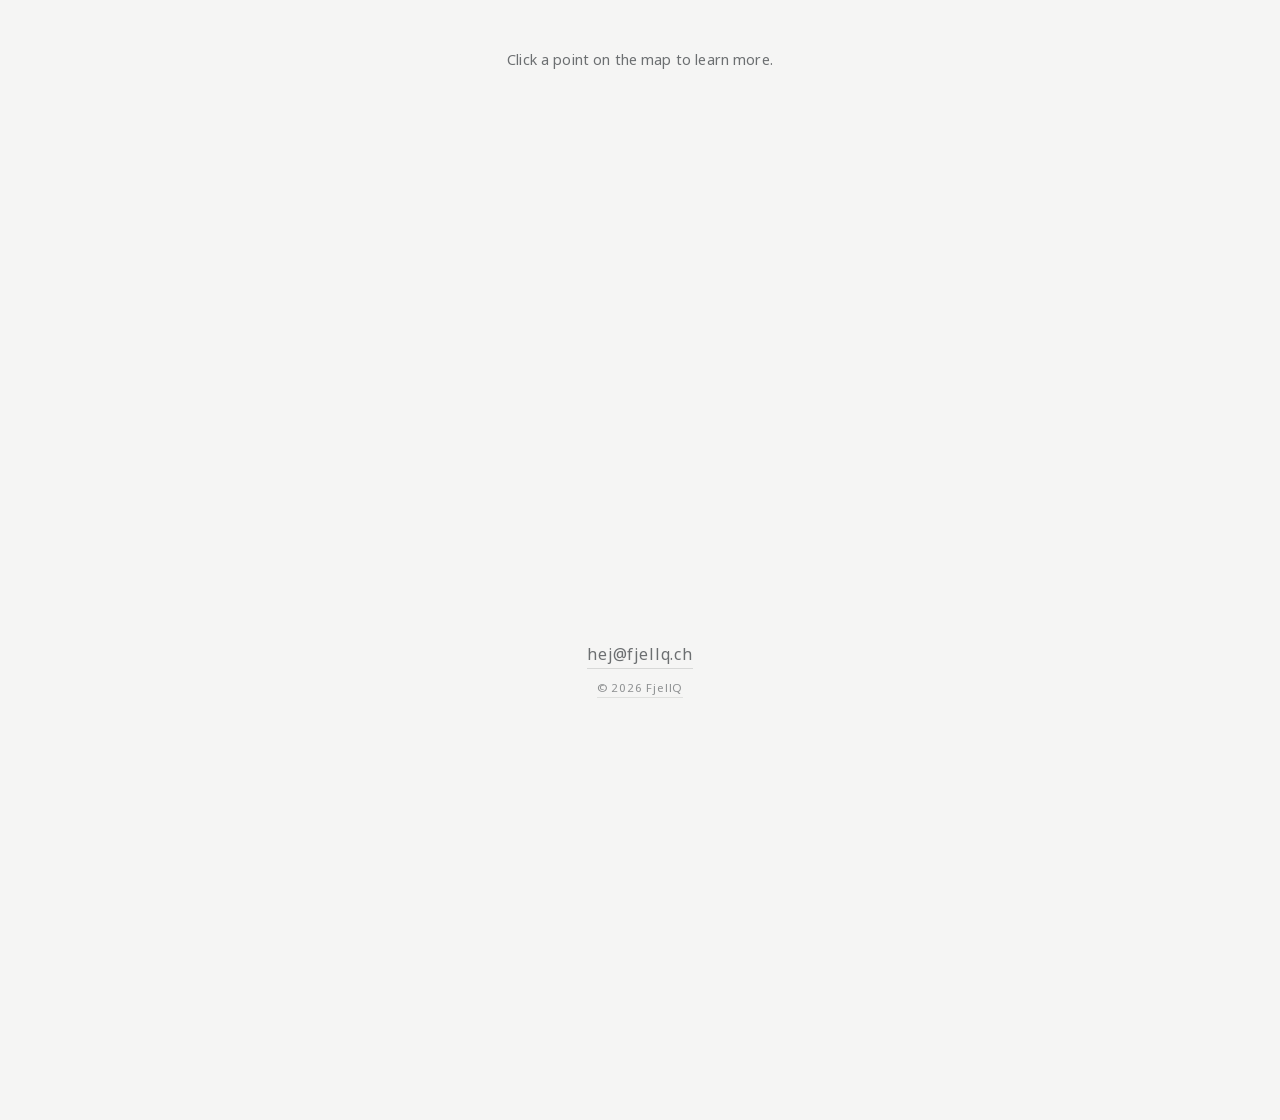
==== commit c5ceddcc: "Prozess-Sektion vereinfachen: nur klickbare Punkte auf der Grafik, Weg-Animation und Schritt-Liste e" ====
--- a/en/index.html
+++ b/en/index.html
@@ -77,14 +77,6 @@
     <h2 class="process-title">Our Process</h2>
     <div class="process-map-wrap">
       <img class="process-map" src="../assets/process-map.png" alt="Illustrated mountain trail with seven stages, symbolizing our consulting process" width="1536" height="1024" loading="lazy" />
-      <svg class="process-path-progress" viewBox="0 0 1536 1024" aria-hidden="true" focusable="false">
-        <path class="process-segment" data-segment="1" d="M99.2,515.6 C104.6,514.4 110.4,510.4 115.4,511.9 C120.3,513.5 123.6,522.4 129.1,524.9 C134.6,527.3 141.9,525.5 148.2,526.5 C154.5,527.5 160.5,529.9 166.8,530.9 C173.1,531.9 179.6,531.8 186.0,532.5 C192.3,533.3 198.9,533.4 204.8,535.3 C210.8,537.2 215.9,541.7 221.8,544.0 C227.7,546.3 234.2,547.2 240.3,549.1 C246.4,550.9 252.4,553.4 258.5,555.2 C264.6,557.1 270.9,558.3 277.0,560.2 C283.1,562.1 288.9,565.3 295.0,566.7 C301.2,568.2 307.7,568.1 314.1,568.9 C320.4,569.7 326.8,570.5 333.1,571.5 C339.4,572.6 345.8,575.8 351.9,575.3 C357.9,574.9 363.5,571.2 369.3,568.9 C375.1,566.6 380.8,561.7 386.6,561.5 C392.4,561.3 398.3,565.7 404.1,567.9" />
-        <path class="process-segment" data-segment="2" d="M406.3,568.5 C412.7,570.2 418.9,572.8 425.5,573.7 C432.0,574.6 438.8,573.9 445.5,573.9 C452.2,573.9 459.3,574.8 465.9,573.7 C472.5,572.6 479.5,570.7 485.1,567.1 C490.6,563.6 494.1,556.9 499.2,552.5 C504.3,548.0 510.4,544.6 515.7,540.3 C521.0,536.0 525.5,530.6 531.0,526.6 C536.5,522.5 543.0,519.8 548.6,516.0 C554.2,512.2 559.3,508.0 564.5,503.7 C569.6,499.3 575.4,495.1 579.5,489.8 C583.7,484.5 586.9,478.2 589.5,471.9 C592.1,465.6 591.8,457.9 595.0,452.1 C598.1,446.3 602.7,439.6 608.3,437.1 C614.0,434.6 621.9,437.1 628.6,437.1" />
-        <path class="process-segment" data-segment="3" d="M633.3,435.4 C638.1,431.2 642.6,426.5 647.8,422.9 C652.9,419.2 658.3,414.6 664.2,413.7 C670.0,412.7 676.7,417.2 682.9,417.2 C689.2,417.2 695.6,414.9 701.9,413.8 C708.2,412.8 715.3,413.5 720.8,411.0 C726.3,408.4 730.1,402.4 735.1,398.4 C740.1,394.5 745.7,391.3 750.7,387.3 C755.7,383.3 760.7,379.1 765.0,374.4 C769.3,369.7 772.3,363.8 776.6,359.2 C780.9,354.6 787.1,351.5 790.9,346.6 C794.7,341.6 795.9,334.5 799.6,329.4 C803.3,324.3 807.6,318.5 813.0,316.1 C818.4,313.7 826.2,314.2 832.0,315.0 C837.9,315.8 842.9,318.9 848.3,320.9" />
-        <path class="process-segment" data-segment="4" d="M850.0,323.5 C854.8,328.6 859.5,333.7 864.4,338.7 C869.3,343.7 874.9,348.2 879.4,353.6 C883.8,358.9 887.8,364.8 891.1,370.9 C894.5,377.0 895.8,384.2 899.5,390.1 C903.1,395.9 909.5,400.0 913.1,406.0 C916.6,411.9 917.5,419.3 920.6,425.6 C923.6,431.9 926.4,439.2 931.3,443.7 C936.3,448.2 943.6,450.3 950.1,452.7 C956.6,455.1 963.6,457.0 970.4,458.2 C977.2,459.4 984.2,459.8 991.0,459.8 C997.8,459.9 1004.5,458.4 1011.3,458.6 C1018.0,458.8 1024.8,460.4 1031.6,461.3" />
-        <path class="process-segment" data-segment="5" d="M1033.7,461.9 C1036.8,466.9 1040.7,471.4 1043.1,477.1 C1045.5,482.8 1044.8,490.4 1048.2,495.9 C1051.6,501.3 1057.5,507.3 1063.5,509.7 C1069.4,512.2 1077.0,509.5 1083.7,510.4 C1090.4,511.2 1098.8,511.3 1103.6,515.0 C1108.4,518.8 1109.6,526.8 1112.6,532.8 C1115.6,538.9 1117.4,546.4 1121.7,551.4 C1126.0,556.4 1132.5,559.8 1138.6,562.8 C1144.7,565.7 1151.6,567.2 1158.3,569.0 C1164.9,570.7 1172.3,570.6 1178.6,573.0 C1184.9,575.5 1190.1,580.3 1196.1,583.5 C1202.2,586.7 1209.2,588.5 1214.7,592.3 C1220.2,596.2 1224.4,601.8 1229.3,606.6" />
-        <path class="process-segment" data-segment="6" d="M1229.3,608.6 C1227.6,614.9 1224.1,621.2 1224.0,627.5 C1223.9,633.8 1228.1,640.0 1228.8,646.5 C1229.5,652.9 1227.6,659.7 1228.3,666.2 C1228.9,672.6 1229.9,679.6 1232.6,685.3 C1235.3,691.0 1239.9,695.9 1244.6,700.2 C1249.3,704.6 1254.9,708.4 1260.7,711.4 C1266.4,714.3 1272.9,716.1 1279.1,717.8 C1285.4,719.6 1291.9,721.4 1298.4,721.9 C1304.9,722.4 1311.6,721.7 1318.1,720.8 C1324.5,719.9 1331.0,718.3 1337.3,716.3 C1343.5,714.4 1349.7,711.9 1355.6,709.1 C1361.5,706.3 1367.5,703.3 1372.9,699.6 C1378.3,695.9 1382.6,690.6 1387.9,687.0 C1393.3,683.3 1399.5,681.2 1404.9,677.9 C1410.3,674.5 1415.3,670.6 1420.4,666.9" />
-      </svg>
       <button class="process-point" type="button" style="left:7.1%; top:51.3%" data-step="1" aria-expanded="false" aria-controls="process-text" aria-label="Getting acquainted"></button>
       <button class="process-point" type="button" style="left:26.3%; top:56.8%" data-step="2" aria-expanded="false" aria-controls="process-text" aria-label="Taking a close look"></button>
       <button class="process-point" type="button" style="left:40.9%; top:41.5%" data-step="3" aria-expanded="false" aria-controls="process-text" aria-label="Thinking ahead"></button>
@@ -93,16 +85,7 @@
       <button class="process-point" type="button" style="left:80.8%; top:59.6%" data-step="6" aria-expanded="false" aria-controls="process-text" aria-label="Living it"></button>
       <button class="process-point" type="button" style="left:93.3%; top:64.8%" data-step="7" aria-expanded="false" aria-controls="process-text" aria-label="Making it better"></button>
     </div>
-    <ol class="process-steps">
-      <li><button class="step-btn" type="button" data-step="1" aria-expanded="false" aria-controls="process-text"><span class="step-number">1</span><span class="step-label">Getting acquainted</span></button></li>
-      <li><button class="step-btn" type="button" data-step="2" aria-expanded="false" aria-controls="process-text"><span class="step-number">2</span><span class="step-label">Taking a close look</span></button></li>
-      <li><button class="step-btn" type="button" data-step="3" aria-expanded="false" aria-controls="process-text"><span class="step-number">3</span><span class="step-label">Thinking ahead</span></button></li>
-      <li><button class="step-btn" type="button" data-step="4" aria-expanded="false" aria-controls="process-text"><span class="step-number">4</span><span class="step-label">Planning</span></button></li>
-      <li><button class="step-btn" type="button" data-step="5" aria-expanded="false" aria-controls="process-text"><span class="step-number">5</span><span class="step-label">Getting started</span></button></li>
-      <li><button class="step-btn" type="button" data-step="6" aria-expanded="false" aria-controls="process-text"><span class="step-number">6</span><span class="step-label">Living it</span></button></li>
-      <li><button class="step-btn" type="button" data-step="7" aria-expanded="false" aria-controls="process-text"><span class="step-number">7</span><span class="step-label">Making it better</span></button></li>
-    </ol>
-    <p class="process-text" id="process-text" aria-live="polite">Click a point on the map or a step to learn more.</p>
+    <p class="process-text" id="process-text" aria-live="polite">Click a point on the map to learn more.</p>
   </section>
 
   <section class="contact" id="contact">
@@ -171,26 +154,6 @@
     };
 
     var stepEls = document.querySelectorAll('[data-step]');
-    var segmentEls = document.querySelectorAll('.process-segment');
-    var segLengths = [];
-    var cumLengths = [0];
-    segmentEls.forEach(function (seg) {
-      var len = seg.getTotalLength();
-      segLengths.push(len);
-      seg.style.strokeDasharray = len;
-      seg.style.strokeDashoffset = len;
-      cumLengths.push(cumLengths[cumLengths.length - 1] + len);
-    });
-
-    function revealUpToStep(step) {
-      var target = cumLengths[step - 1];
-      segmentEls.forEach(function (seg, i) {
-        var segStart = cumLengths[i];
-        var segLen = segLengths[i];
-        var offset = Math.min(Math.max(segStart + segLen - target, 0), segLen);
-        seg.style.strokeDashoffset = offset;
-      });
-    }
 
     stepEls.forEach(function (el) {
       el.addEventListener('click', function () {
@@ -205,8 +168,6 @@
           other.classList.toggle('active', isActive);
           other.setAttribute('aria-expanded', isActive ? 'true' : 'false');
         });
-
-        revealUpToStep(parseInt(step, 10));
       });
     });
   })();
--- a/assets/styles.css
+++ b/assets/styles.css
@@ -246,24 +246,6 @@
   border-radius: 0.5rem;
 }
 
-.process-path-progress {
-  position: absolute;
-  inset: 0;
-  width: 100%;
-  height: 100%;
-  pointer-events: none;
-}
-
-.process-segment {
-  fill: none;
-  stroke: #8f9a93;
-  stroke-width: 12;
-  stroke-linecap: round;
-  stroke-linejoin: round;
-  opacity: 0.9;
-  transition: stroke-dashoffset 0.9s ease;
-}
-
 .process-point {
   position: absolute;
   width: 3.6%;
@@ -284,54 +266,6 @@
   border-color: var(--ink);
 }
 
-.process-steps {
-  display: flex;
-  flex-wrap: wrap;
-  justify-content: center;
-  gap: 0.75rem 1.75rem;
-  max-width: 46rem;
-  margin: 0;
-  padding: 0;
-  list-style: none;
-}
-
-.step-btn {
-  display: flex;
-  align-items: center;
-  gap: 0.55rem;
-  border: none;
-  background: transparent;
-  padding: 0;
-  margin: 0;
-  font: inherit;
-  font-size: 0.9rem;
-  letter-spacing: 0.01em;
-  color: var(--ink);
-  cursor: pointer;
-}
-
-.step-number {
-  display: inline-flex;
-  align-items: center;
-  justify-content: center;
-  flex-shrink: 0;
-  width: 1.6rem;
-  height: 1.6rem;
-  border-radius: 50%;
-  border: 1px solid var(--line);
-  font-size: 0.75rem;
-  color: var(--ink-muted);
-  transition: background 0.2s ease, border-color 0.2s ease, color 0.2s ease;
-}
-
-.step-btn:hover .step-number,
-.step-btn:focus-visible .step-number,
-.step-btn.active .step-number {
-  border-color: var(--ink);
-  background: var(--ink);
-  color: var(--bg);
-}
-
 .process-text {
   margin: 0;
   max-width: 34rem;
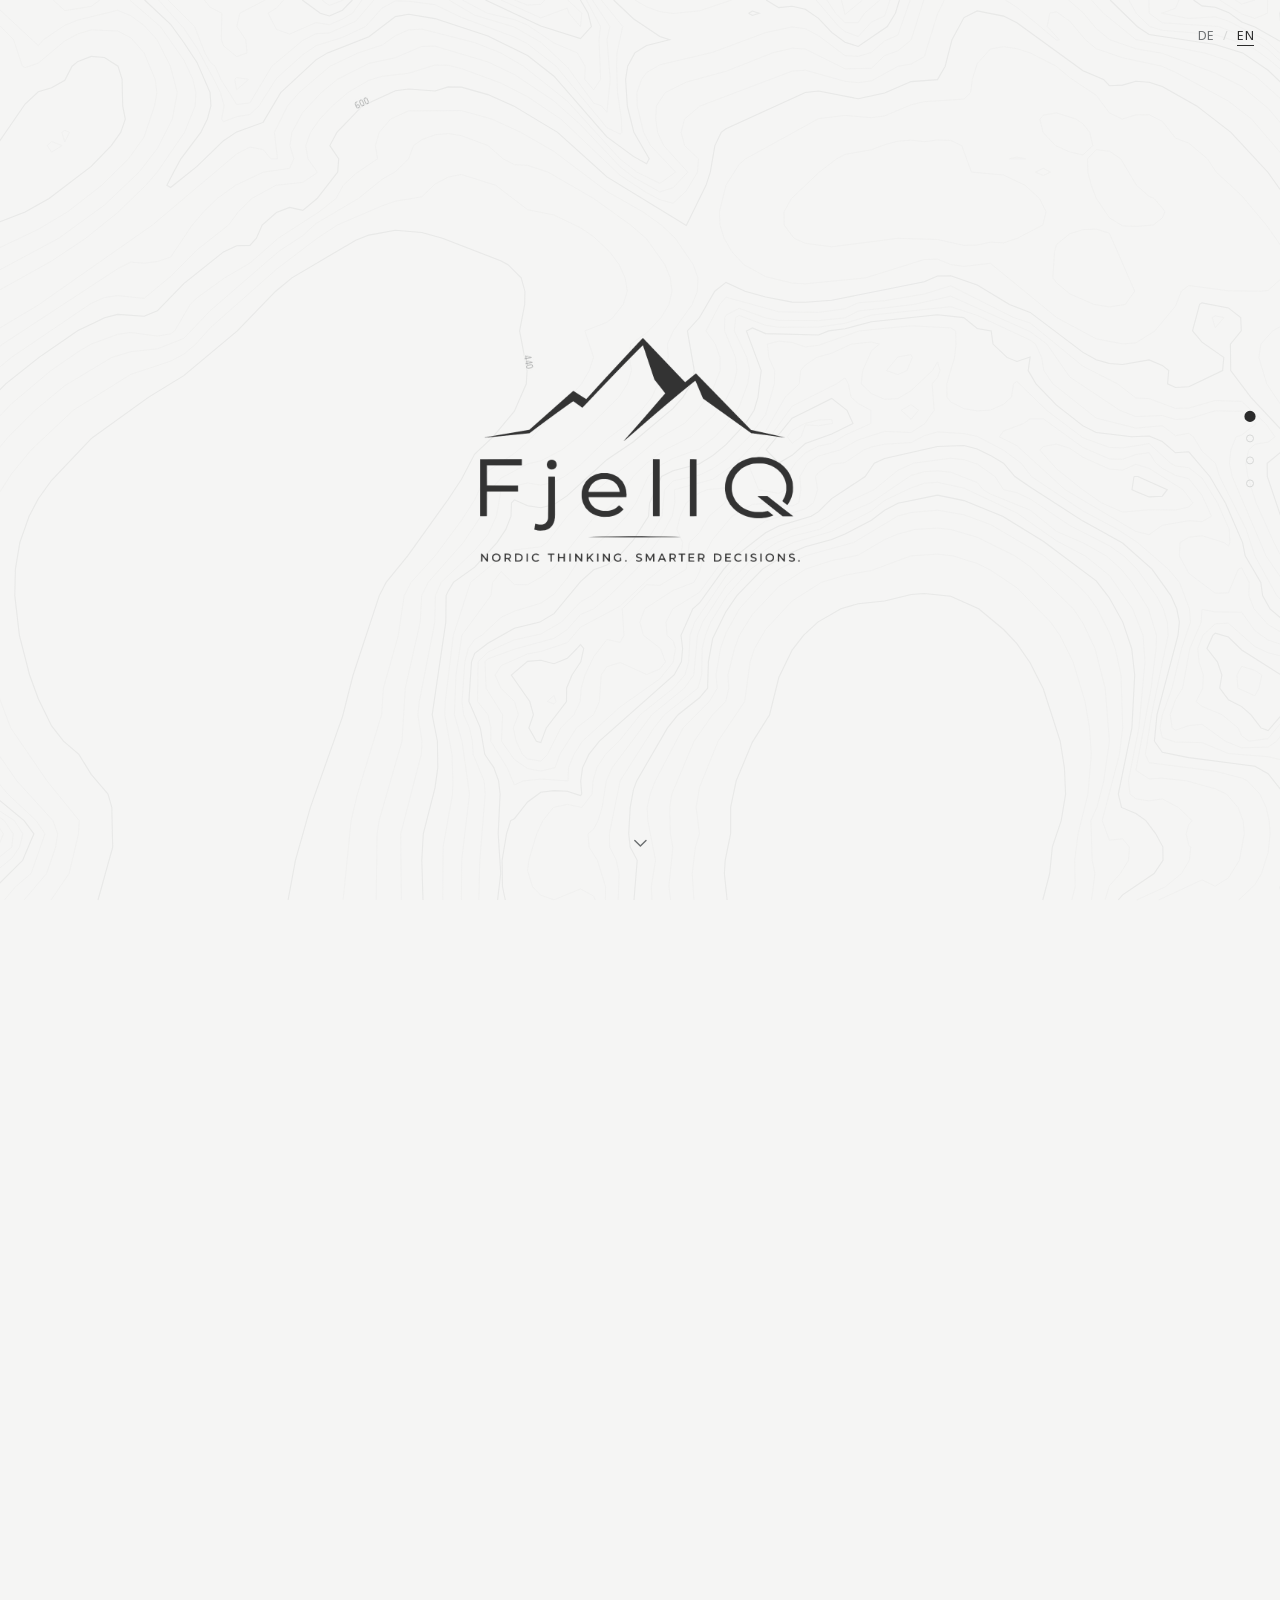
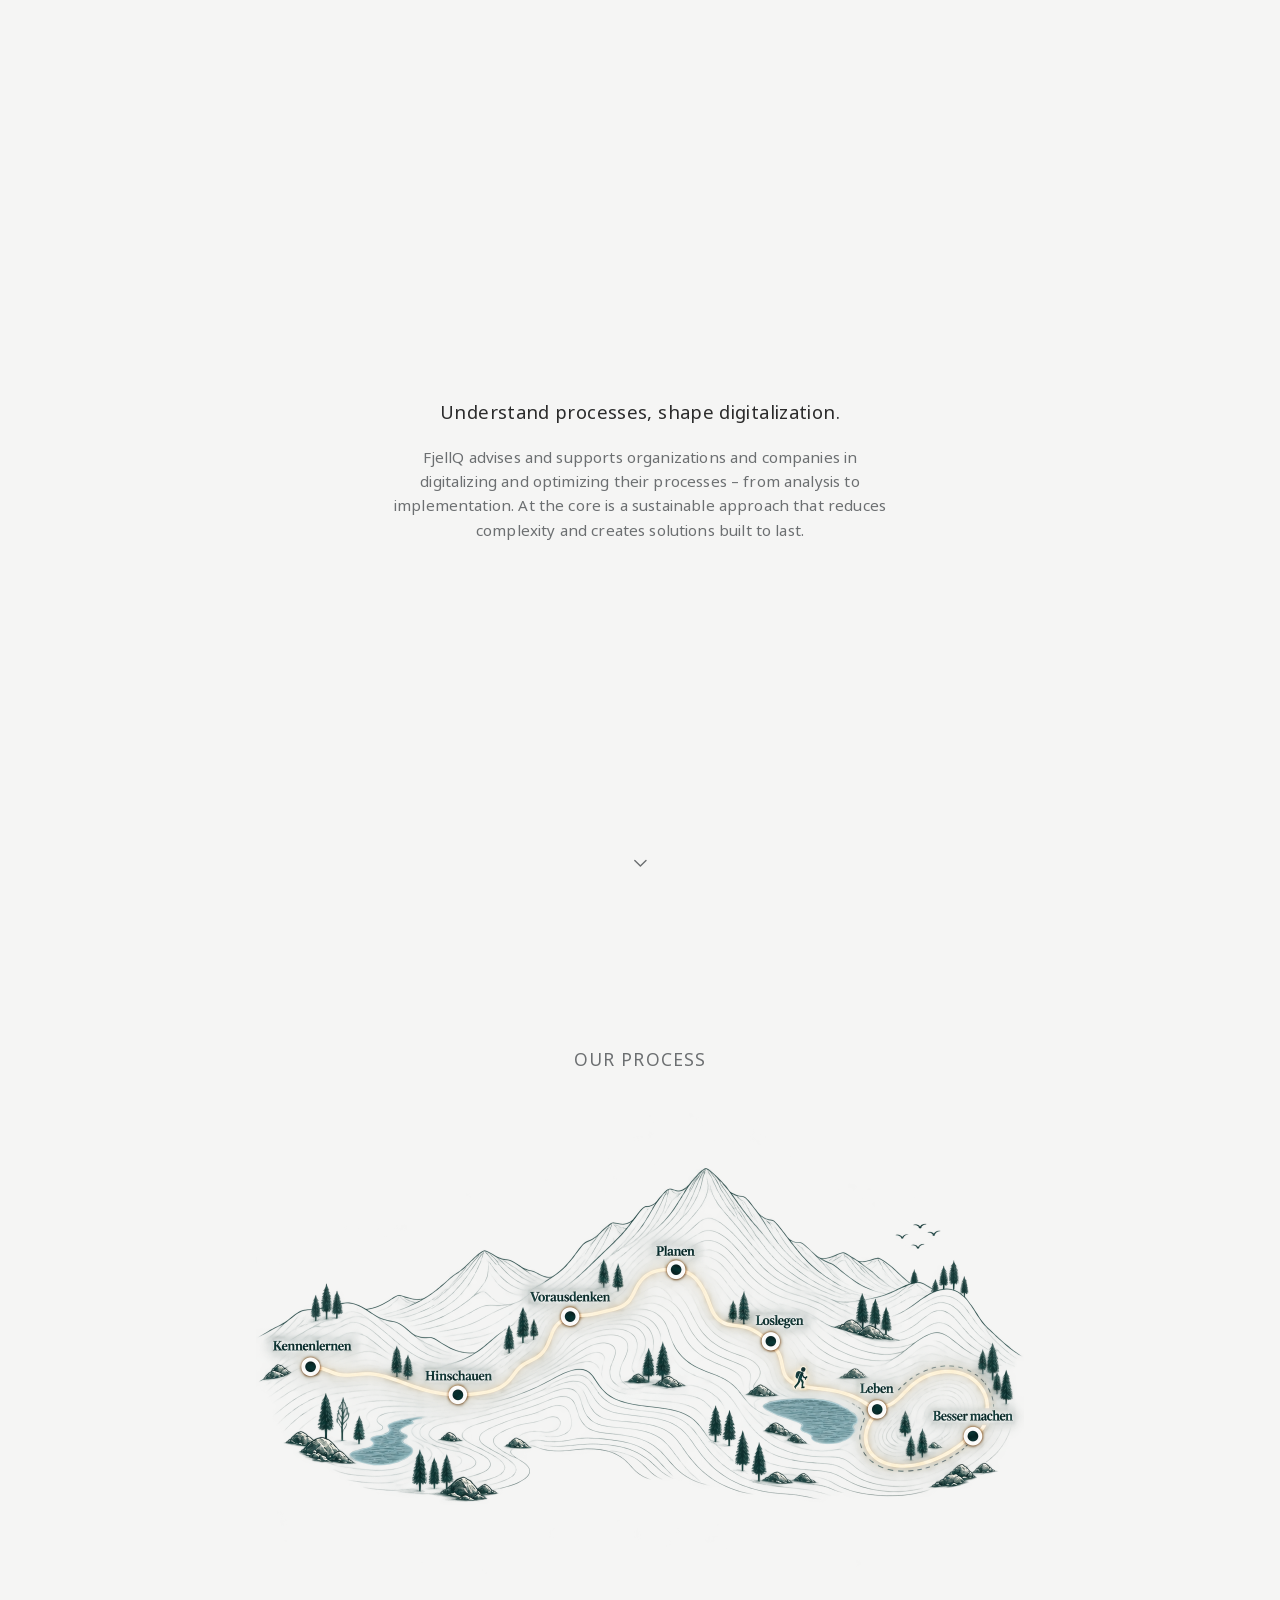
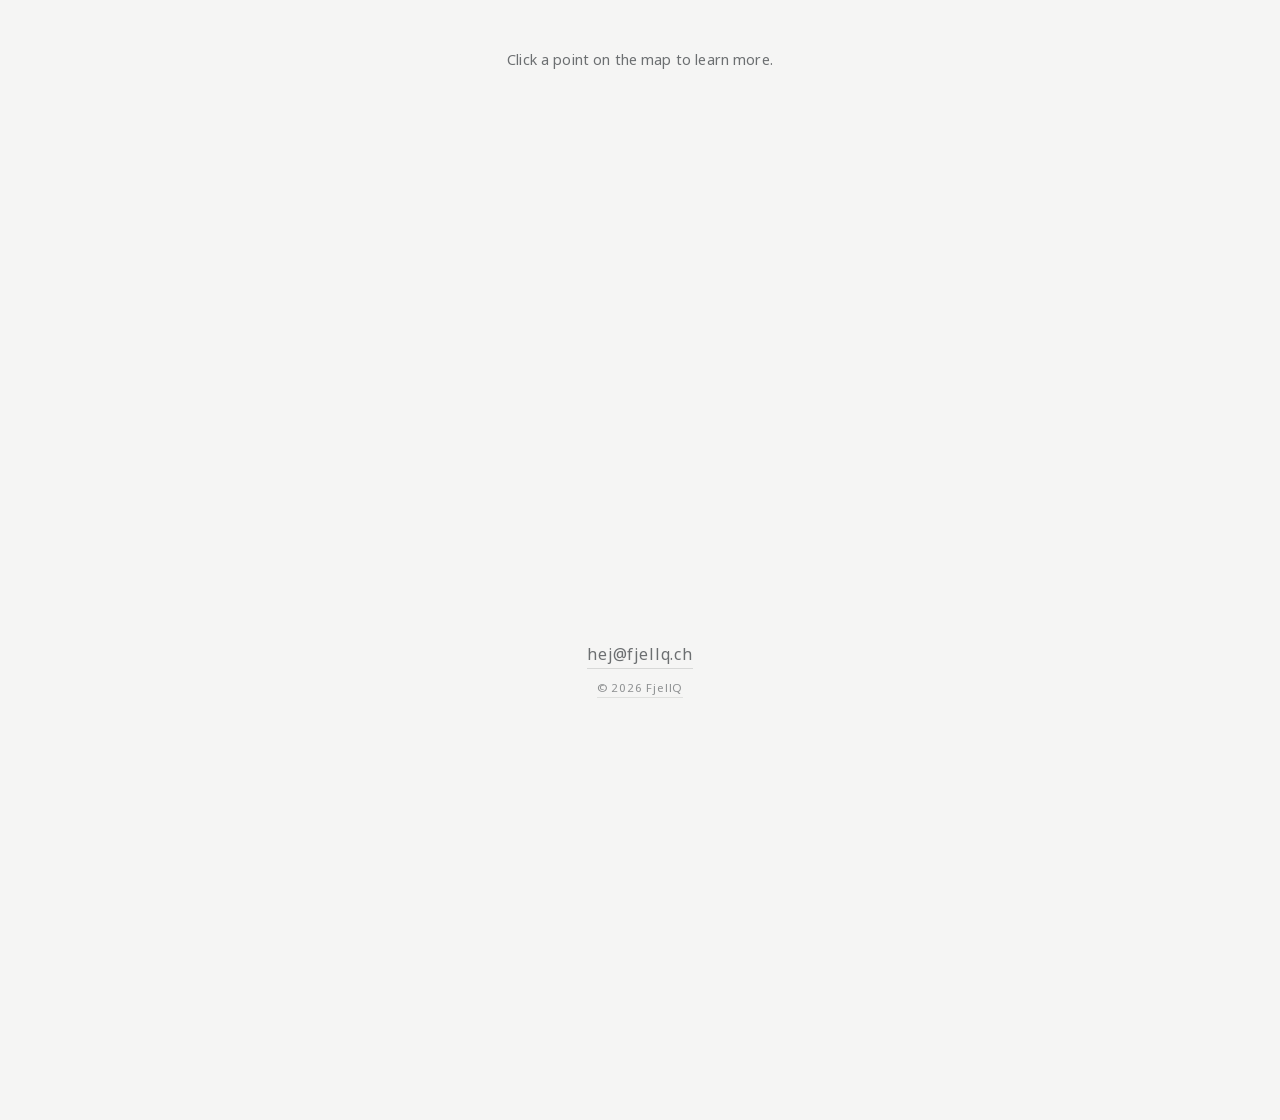
==== commit b608e524: "Vertikale Punkt-Navigation rechts ergänzen, im Stil der Prozess-Marker Co-Authored-By: Claude Sonnet" ====
--- a/en/index.html
+++ b/en/index.html
@@ -52,6 +52,13 @@
     <span class="current" aria-current="true">EN</span>
   </nav>
 
+  <nav class="section-nav" aria-label="Page navigation">
+    <button class="section-dot" type="button" data-target="#hero" aria-label="Start"></button>
+    <button class="section-dot" type="button" data-target="#claim" aria-label="Approach"></button>
+    <button class="section-dot" type="button" data-target="#process" aria-label="Process"></button>
+    <button class="section-dot" type="button" data-target="#contact" aria-label="Contact"></button>
+  </nav>
+
   <div class="hero-wrap">
     <section class="hero" id="hero">
       <img class="logo" src="../assets/logo.png" alt="FjellQ" width="862" height="604" />
@@ -140,6 +147,34 @@
   })();
 
   (function () {
+    var dots = document.querySelectorAll('.section-dot');
+    if (!dots.length) return;
+
+    dots.forEach(function (dot) {
+      var target = document.querySelector(dot.dataset.target);
+      if (!target) return;
+      dot.addEventListener('click', function () {
+        target.scrollIntoView({ behavior: 'smooth', block: 'start' });
+      });
+    });
+
+    if ('IntersectionObserver' in window) {
+      var observer = new IntersectionObserver(function (entries) {
+        entries.forEach(function (entry) {
+          var dot = document.querySelector('.section-dot[data-target="#' + entry.target.id + '"]');
+          if (!dot) return;
+          dot.classList.toggle('active', entry.isIntersecting);
+        });
+      }, { rootMargin: '-45% 0px -45% 0px', threshold: 0 });
+
+      dots.forEach(function (dot) {
+        var target = document.querySelector(dot.dataset.target);
+        if (target) observer.observe(target);
+      });
+    }
+  })();
+
+  (function () {
     var processText = document.getElementById('process-text');
     if (!processText) return;
 
--- a/assets/styles.css
+++ b/assets/styles.css
@@ -144,6 +144,50 @@
   border-bottom: 1px solid var(--ink);
 }
 
+/* Seitennavigation */
+
+.section-nav {
+  position: fixed;
+  right: 1.6rem;
+  top: 50%;
+  transform: translateY(-50%);
+  z-index: 5;
+  display: flex;
+  flex-direction: column;
+  align-items: center;
+  gap: 0.9rem;
+}
+
+.section-dot {
+  width: 0.5rem;
+  height: 0.5rem;
+  border-radius: 50%;
+  border: 1px solid var(--line);
+  background: transparent;
+  padding: 0;
+  margin: 0;
+  cursor: pointer;
+  transition: background 0.2s ease, border-color 0.2s ease, transform 0.2s ease;
+}
+
+.section-dot:hover,
+.section-dot:focus-visible {
+  border-color: var(--ink);
+}
+
+.section-dot.active {
+  background: var(--ink);
+  border-color: var(--ink);
+  transform: scale(1.4);
+}
+
+@media (orientation: landscape) and (max-height: 500px) {
+  .section-nav {
+    right: 1rem;
+    gap: 0.6rem;
+  }
+}
+
 /* Startseite */
 
 #progress {
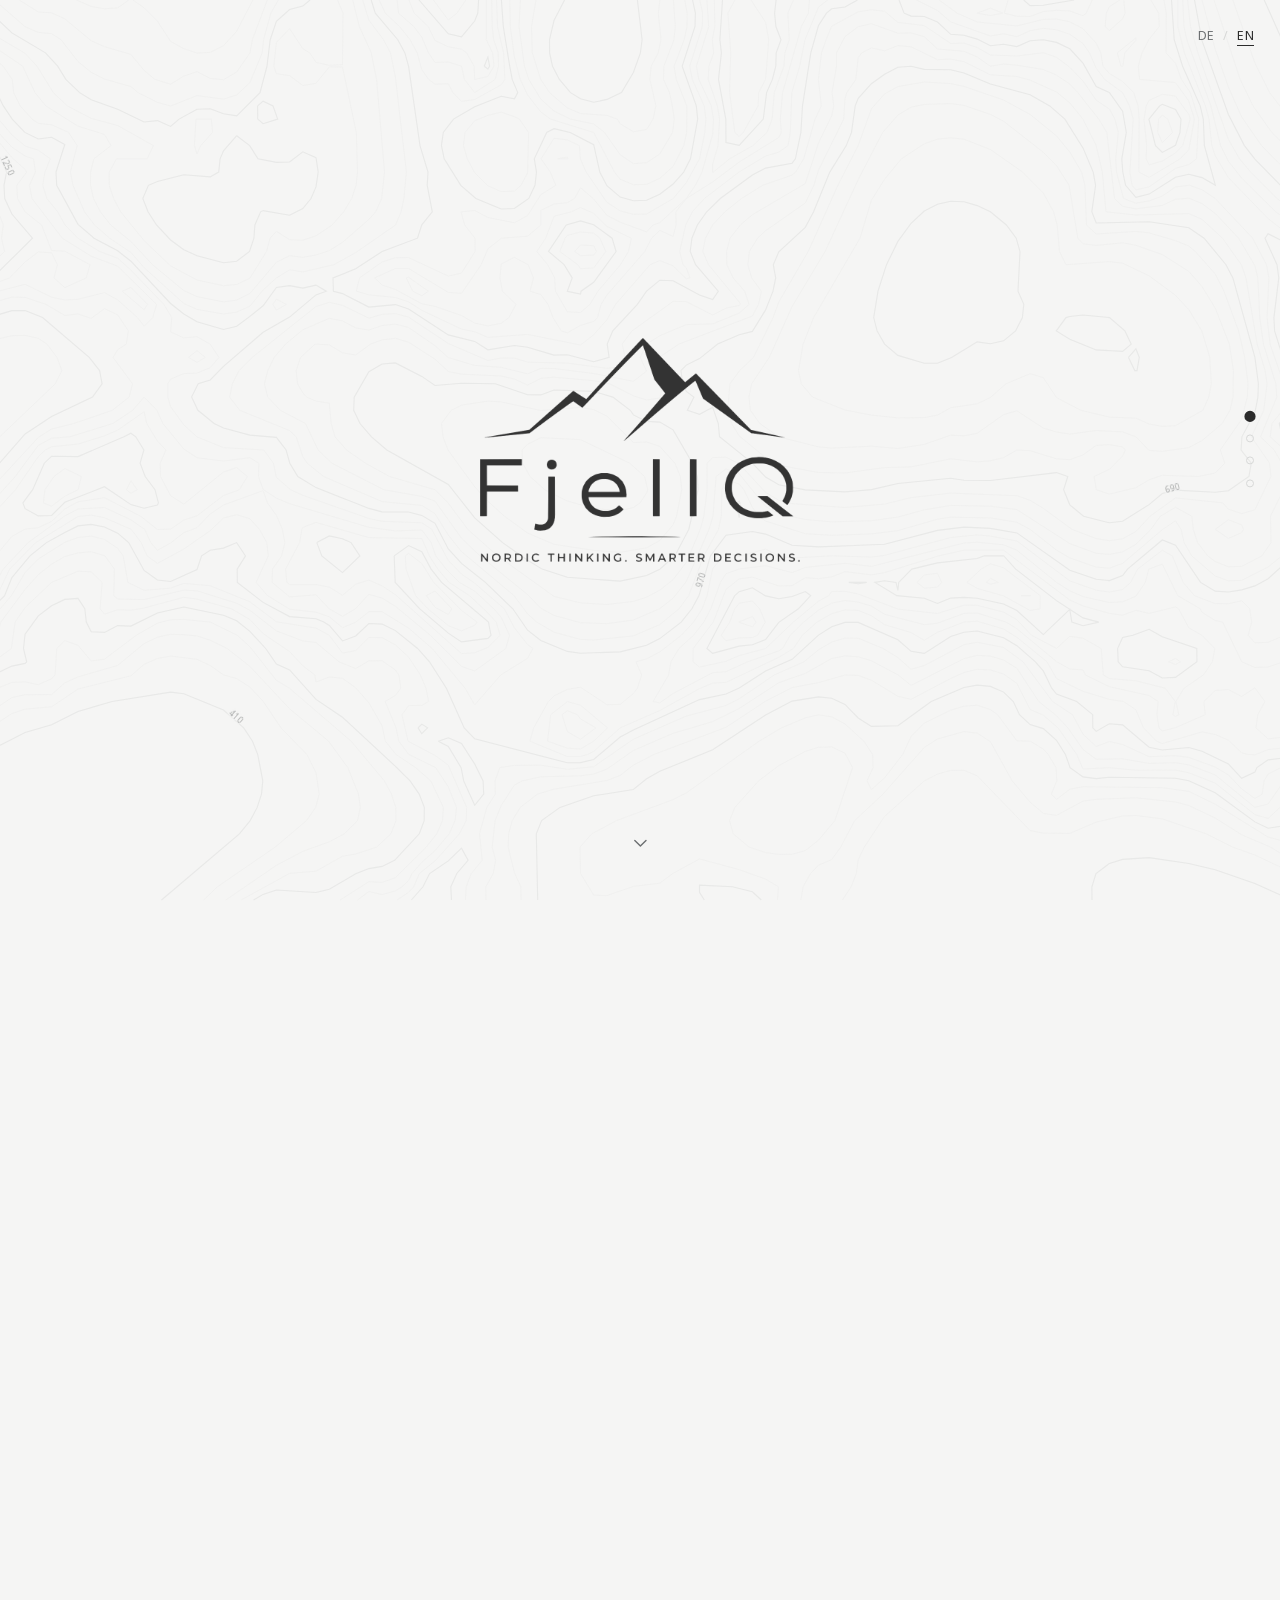
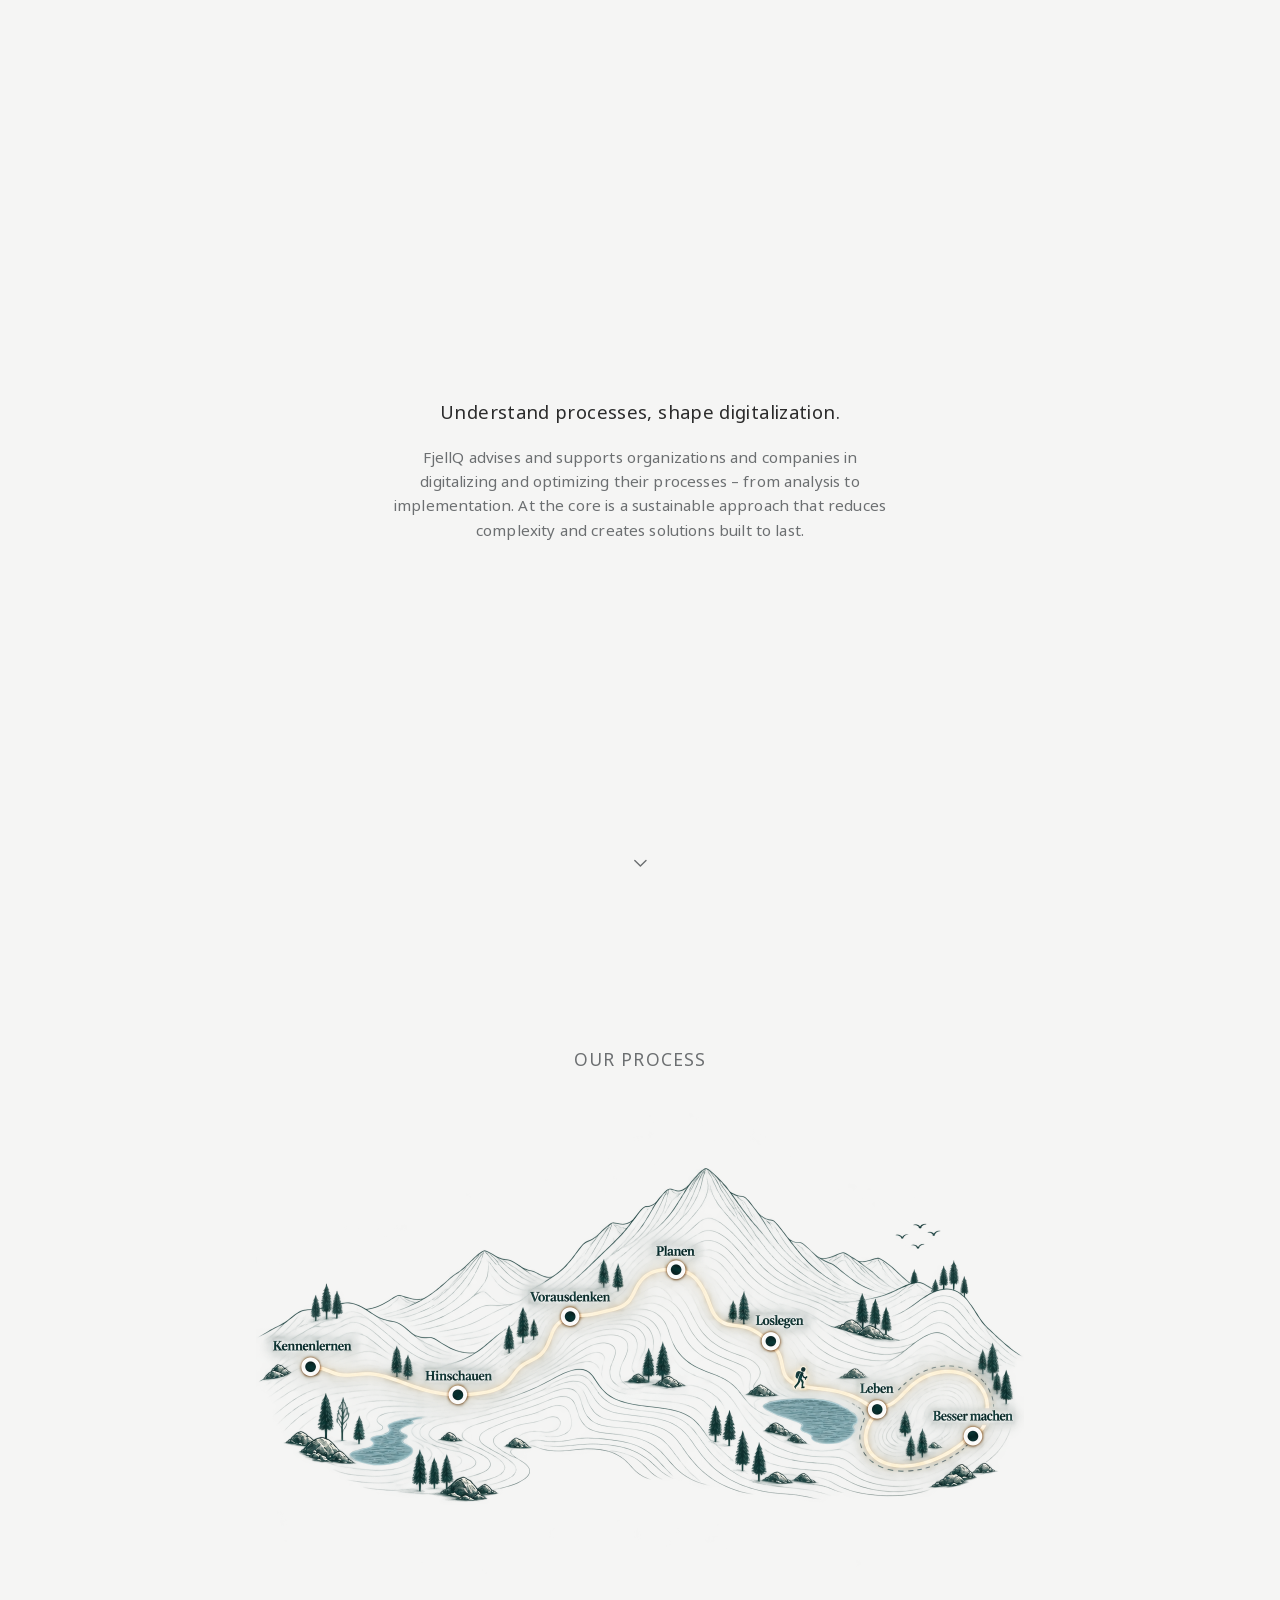
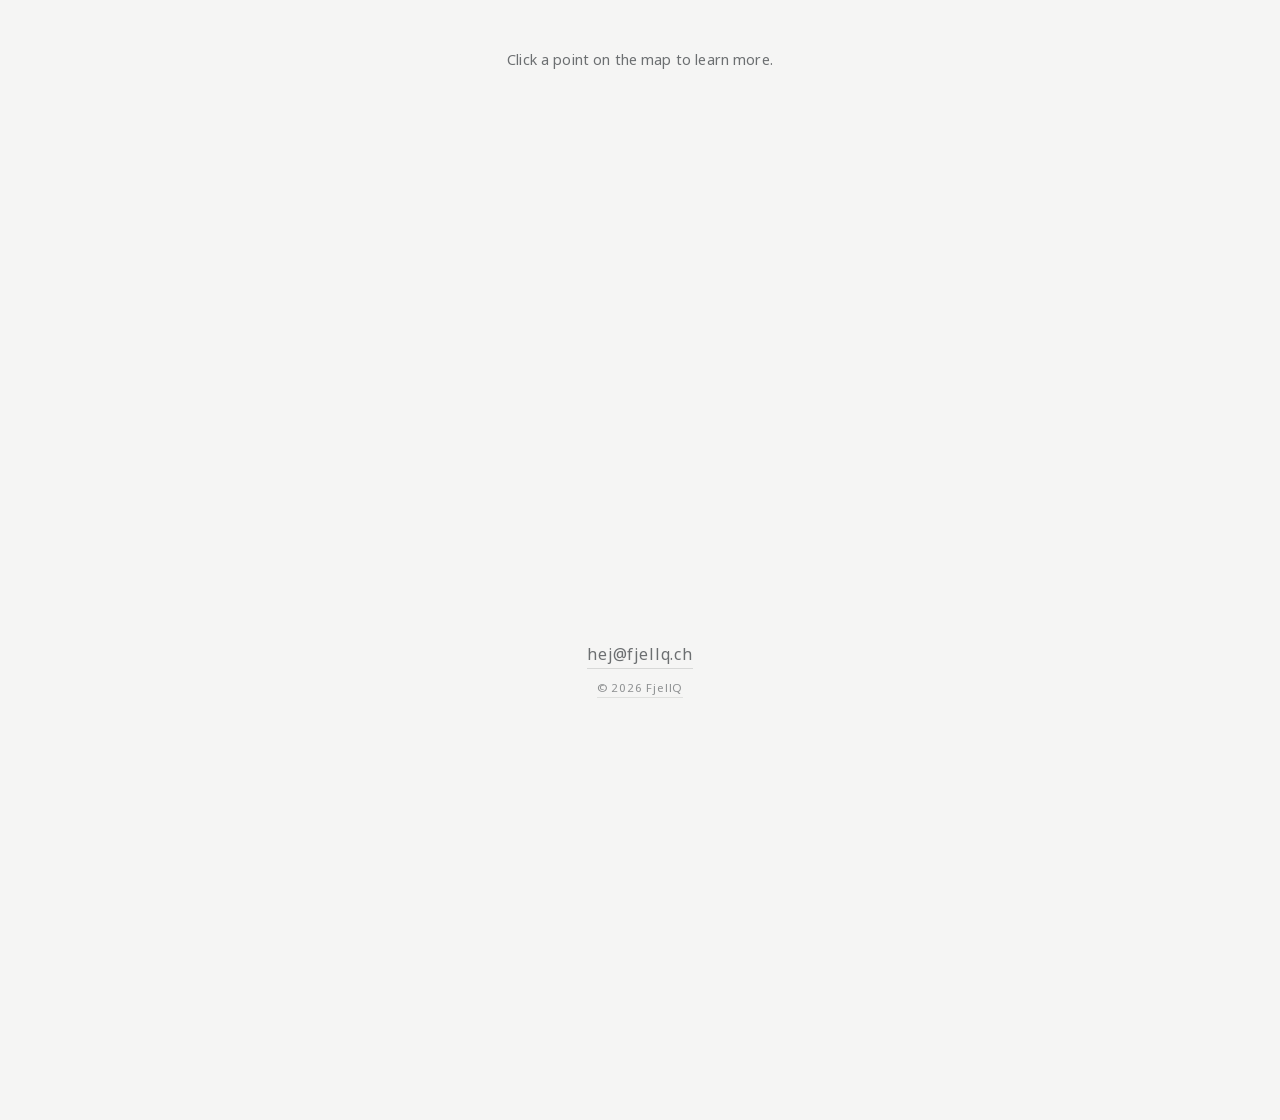
==== commit f8fc9e12: "Start-Punkt der Navigation: exakt an den Seitenanfang scrollen statt scrollIntoView auf Sticky-Eleme" ====
--- a/en/index.html
+++ b/en/index.html
@@ -154,7 +154,11 @@
       var target = document.querySelector(dot.dataset.target);
       if (!target) return;
       dot.addEventListener('click', function () {
-        target.scrollIntoView({ behavior: 'smooth', block: 'start' });
+        if (target.id === 'hero') {
+          window.scrollTo({ top: 0, behavior: 'smooth' });
+        } else {
+          target.scrollIntoView({ behavior: 'smooth', block: 'start' });
+        }
       });
     });
 
--- a/assets/styles.css
+++ b/assets/styles.css
@@ -159,6 +159,7 @@
 }
 
 .section-dot {
+  position: relative;
   width: 0.5rem;
   height: 0.5rem;
   border-radius: 50%;
@@ -170,9 +171,30 @@
   transition: background 0.2s ease, border-color 0.2s ease, transform 0.2s ease;
 }
 
+.section-dot::after {
+  content: attr(aria-label);
+  position: absolute;
+  right: 1.1rem;
+  top: 50%;
+  transform: translateY(-50%);
+  white-space: nowrap;
+  font-size: 0.72rem;
+  letter-spacing: 0.06em;
+  text-transform: uppercase;
+  color: var(--ink);
+  opacity: 0;
+  pointer-events: none;
+  transition: opacity 0.2s ease;
+}
+
 .section-dot:hover,
 .section-dot:focus-visible {
   border-color: var(--ink);
+}
+
+.section-dot:hover::after,
+.section-dot:focus-visible::after {
+  opacity: 1;
 }
 
 .section-dot.active {
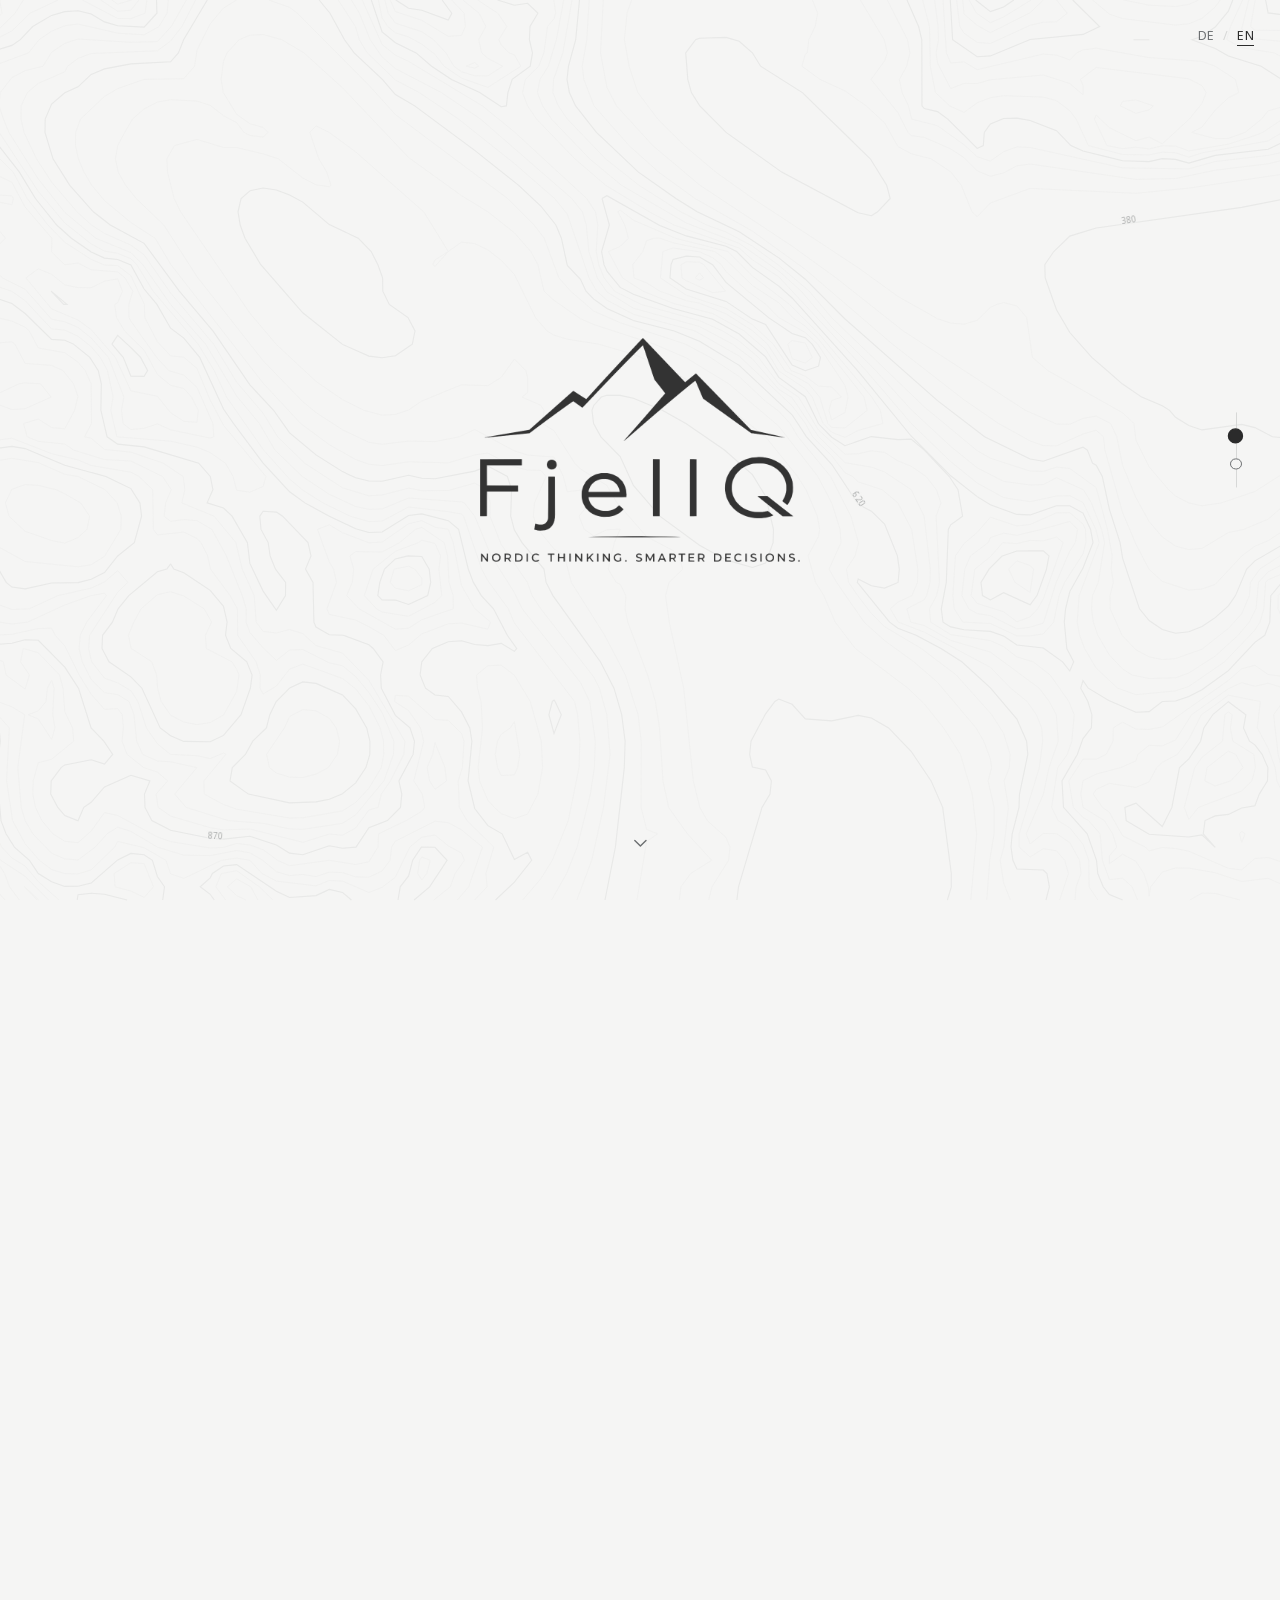
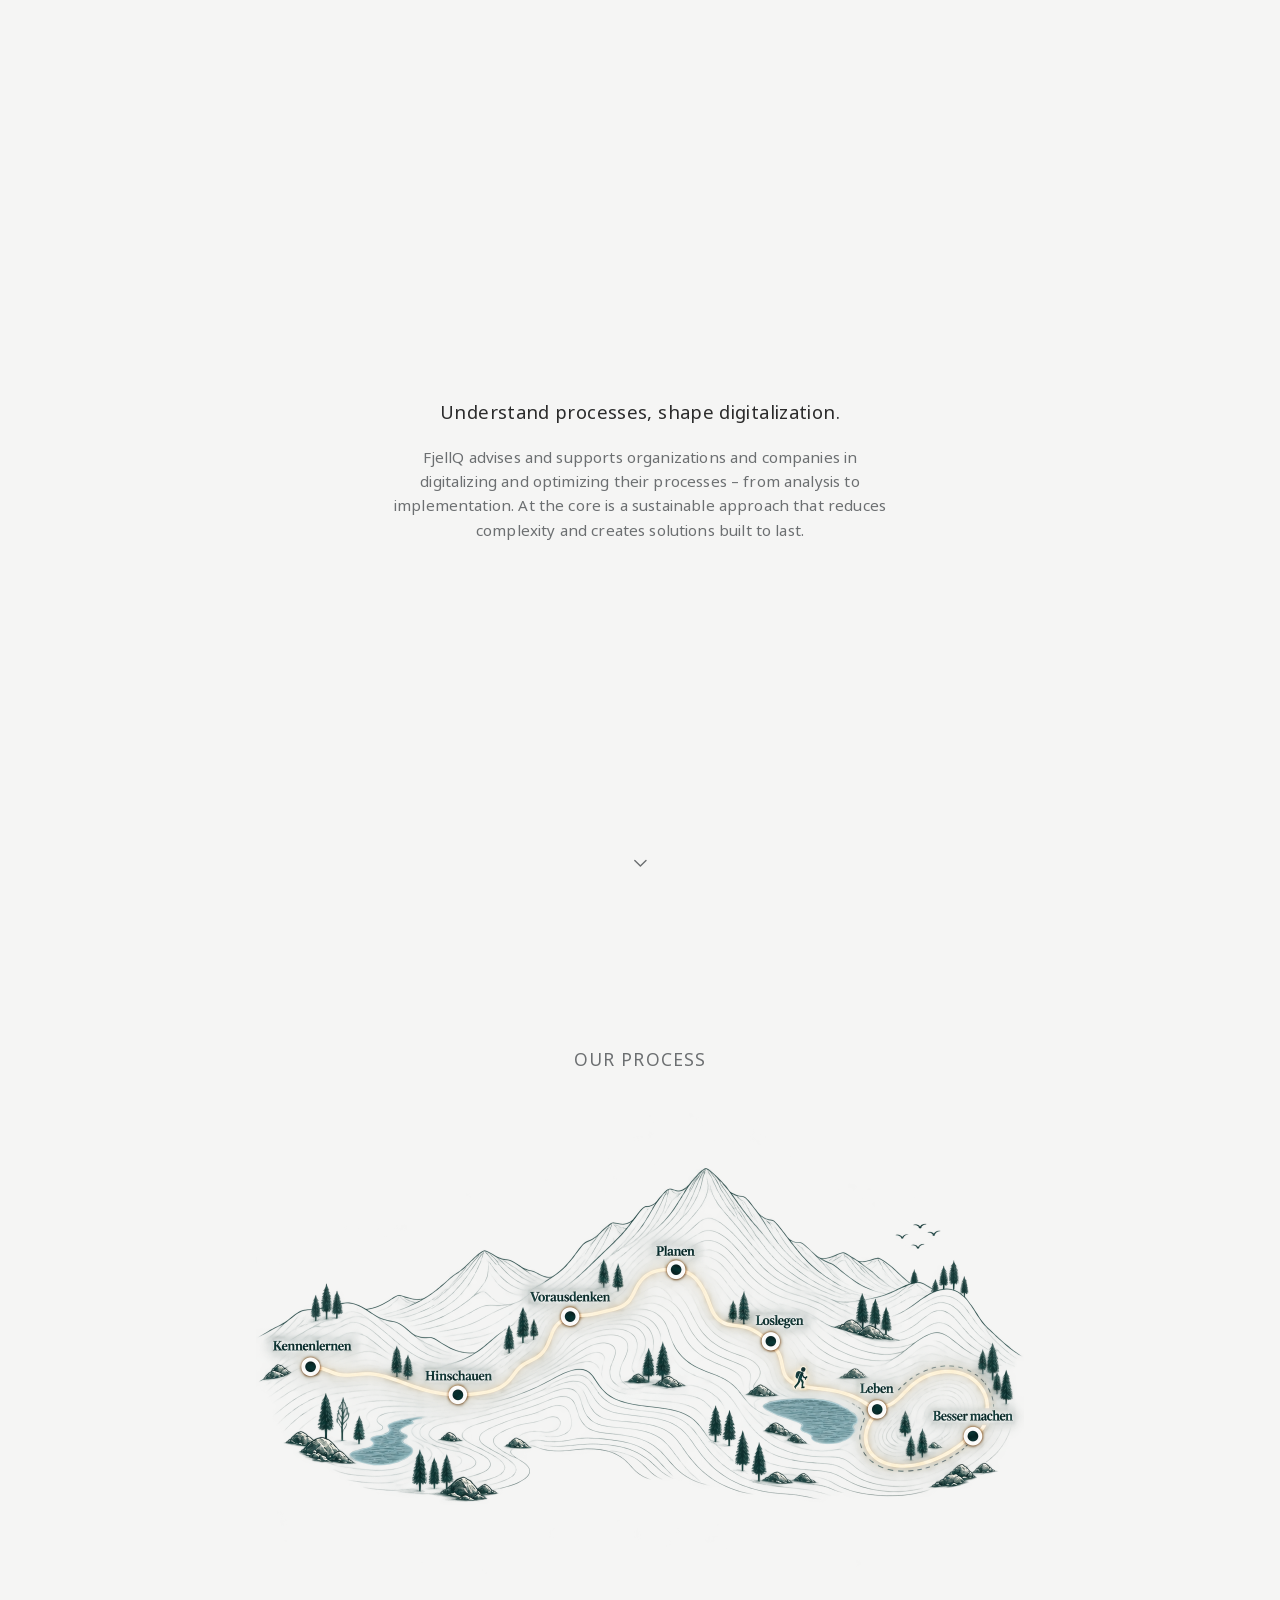
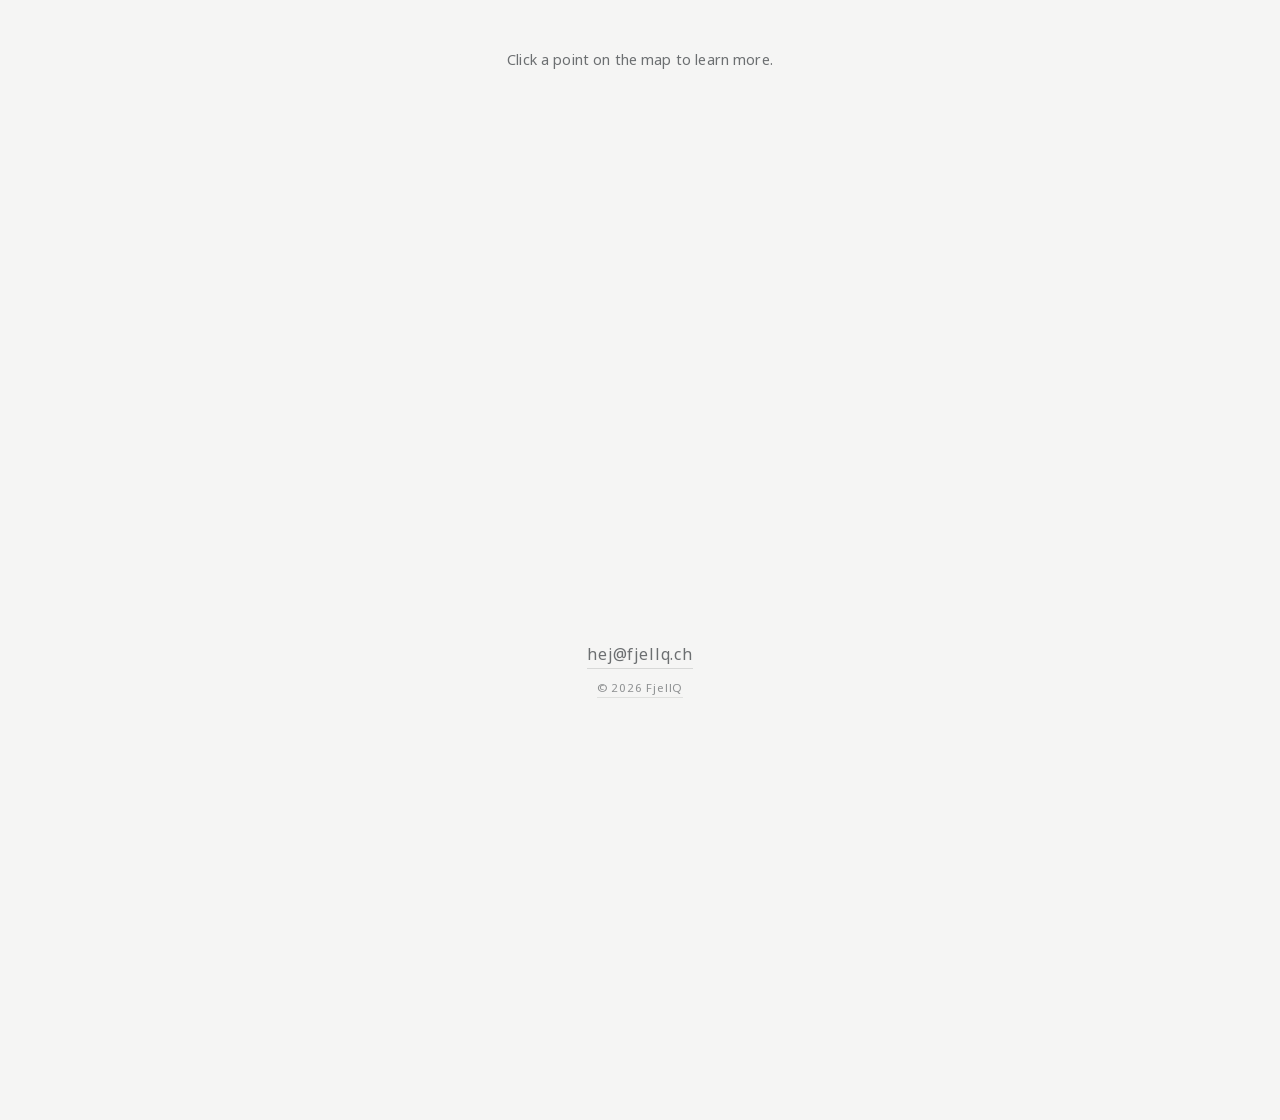
==== commit bbd0ae6d: "EN-Seite temporär auf Logo- und Kontakt-Sektion reduzieren Co-Authored-By: Claude Sonnet 5 <noreply@" ====
--- a/en/index.html
+++ b/en/index.html
@@ -54,15 +54,15 @@
 
   <nav class="section-nav" aria-label="Page navigation">
     <button class="section-dot" type="button" data-target="#hero" aria-label="Start"></button>
-    <button class="section-dot" type="button" data-target="#claim" aria-label="Approach"></button>
-    <button class="section-dot" type="button" data-target="#process" aria-label="Process"></button>
+    <button class="section-dot" type="button" data-target="#claim" aria-label="Approach" hidden></button>
+    <button class="section-dot" type="button" data-target="#process" aria-label="Process" hidden></button>
     <button class="section-dot" type="button" data-target="#contact" aria-label="Contact"></button>
   </nav>
 
   <div class="hero-wrap">
     <section class="hero" id="hero">
       <img class="logo" src="../assets/logo.png" alt="FjellQ" width="862" height="604" />
-      <button class="scroll-hint" type="button" data-target="#claim" aria-label="Scroll to next section">
+      <button class="scroll-hint" type="button" data-target="#contact" aria-label="Scroll to next section">
         <svg viewBox="0 0 24 24" aria-hidden="true">
           <path d="M6 9l6 6 6-6" />
         </svg>
@@ -70,7 +70,7 @@
     </section>
   </div>
 
-  <section class="claim-section" id="claim">
+  <section class="claim-section" id="claim" hidden>
     <p class="claim">Understand processes, shape digitalization.</p>
     <p class="claim-description">FjellQ advises and supports organizations and companies in digitalizing and optimizing their processes – from analysis to implementation. At the core is a sustainable approach that reduces complexity and creates solutions built to last.</p>
     <button class="scroll-hint" type="button" data-target="#process" aria-label="Scroll to next section">
@@ -80,7 +80,7 @@
     </button>
   </section>
 
-  <section class="process" id="process">
+  <section class="process" id="process" hidden>
     <h2 class="process-title">Our Process</h2>
     <div class="process-map-wrap">
       <img class="process-map" src="../assets/process-map.png" alt="Illustrated mountain trail with seven stages, symbolizing our consulting process" width="1536" height="1024" loading="lazy" />
--- a/assets/styles.css
+++ b/assets/styles.css
@@ -148,23 +148,35 @@
 
 .section-nav {
   position: fixed;
-  right: 1.6rem;
+  right: 1.8rem;
   top: 50%;
   transform: translateY(-50%);
   z-index: 5;
   display: flex;
   flex-direction: column;
   align-items: center;
-  gap: 0.9rem;
+  gap: 1.1rem;
+  padding: 1.1rem 0.6rem;
+}
+
+.section-nav::before {
+  content: '';
+  position: absolute;
+  top: 0;
+  bottom: 0;
+  left: 50%;
+  width: 1px;
+  background: var(--line);
+  z-index: -1;
 }
 
 .section-dot {
   position: relative;
-  width: 0.5rem;
-  height: 0.5rem;
+  width: 0.7rem;
+  height: 0.7rem;
   border-radius: 50%;
-  border: 1px solid var(--line);
-  background: transparent;
+  border: 1px solid var(--ink-muted);
+  background: var(--bg);
   padding: 0;
   margin: 0;
   cursor: pointer;
@@ -277,6 +289,13 @@
   color: var(--ink-muted);
 }
 
+.claim-illustration {
+  width: 100%;
+  max-width: 44rem;
+  height: auto;
+  margin-top: 0.8rem;
+}
+
 .process {
   position: relative;
   z-index: 1;
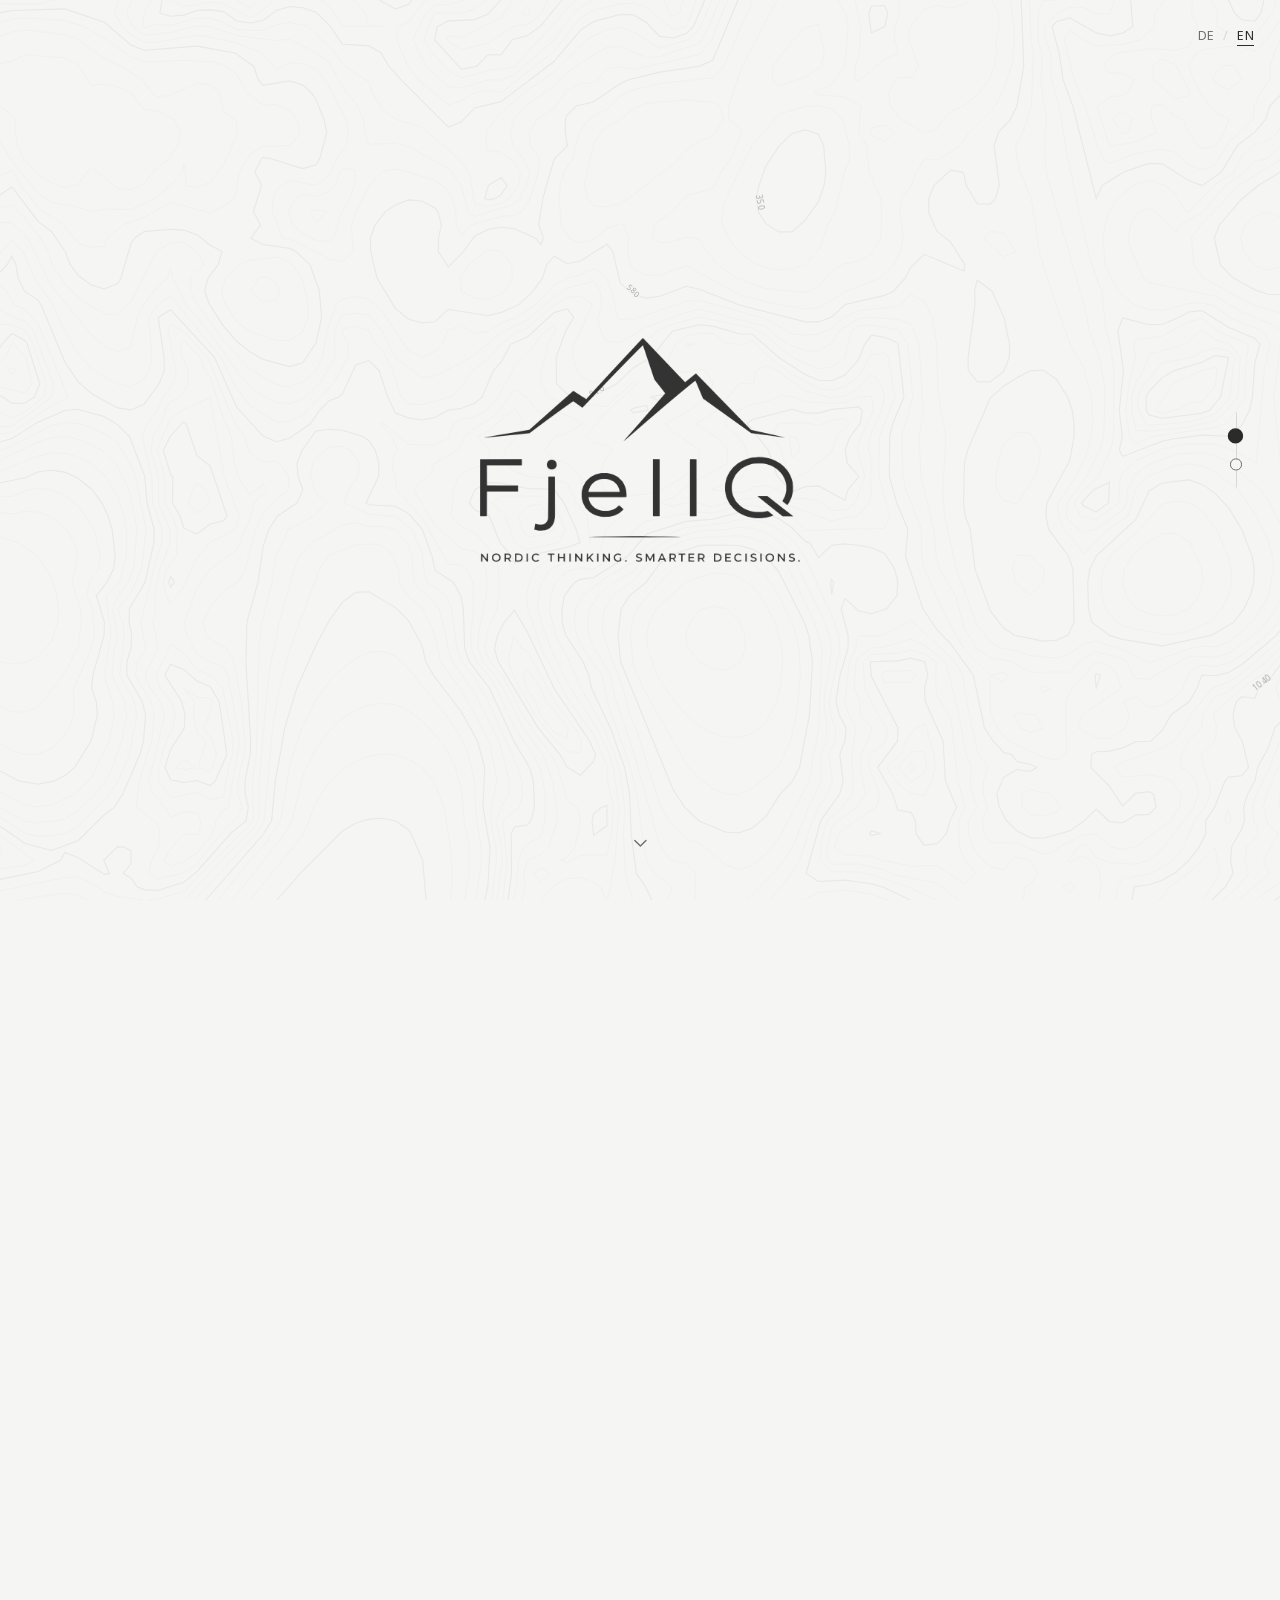
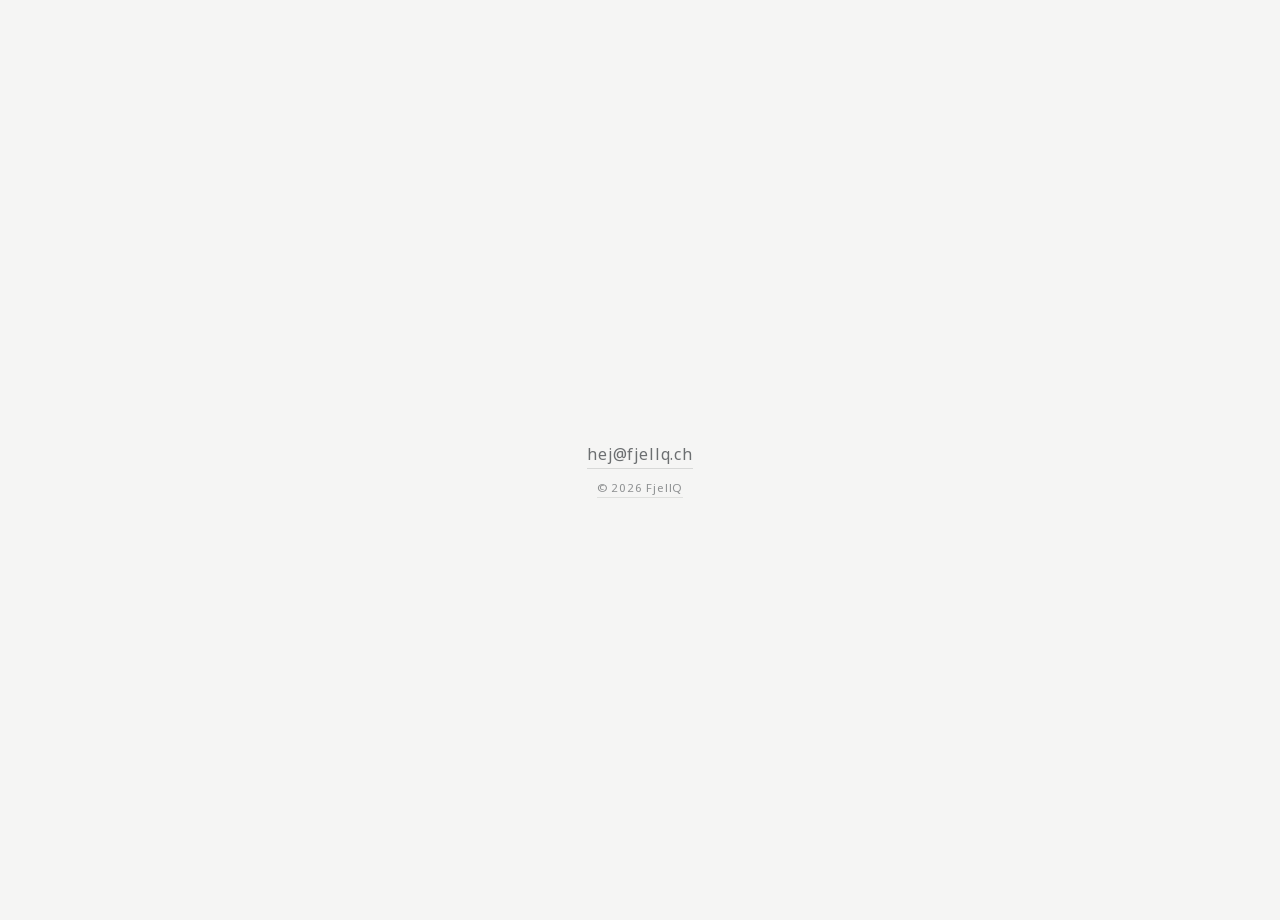
==== commit e290d7fd: "EN-Seite: Claim- und Prozess-Sektion sowie zugehörigen Code vollständig entfernen statt nur auszuble" ====
--- a/en/index.html
+++ b/en/index.html
@@ -54,8 +54,6 @@
 
   <nav class="section-nav" aria-label="Page navigation">
     <button class="section-dot" type="button" data-target="#hero" aria-label="Start"></button>
-    <button class="section-dot" type="button" data-target="#claim" aria-label="Approach" hidden></button>
-    <button class="section-dot" type="button" data-target="#process" aria-label="Process" hidden></button>
     <button class="section-dot" type="button" data-target="#contact" aria-label="Contact"></button>
   </nav>
 
@@ -69,31 +67,6 @@
       </button>
     </section>
   </div>
-
-  <section class="claim-section" id="claim" hidden>
-    <p class="claim">Understand processes, shape digitalization.</p>
-    <p class="claim-description">FjellQ advises and supports organizations and companies in digitalizing and optimizing their processes – from analysis to implementation. At the core is a sustainable approach that reduces complexity and creates solutions built to last.</p>
-    <button class="scroll-hint" type="button" data-target="#process" aria-label="Scroll to next section">
-      <svg viewBox="0 0 24 24" aria-hidden="true">
-        <path d="M6 9l6 6 6-6" />
-      </svg>
-    </button>
-  </section>
-
-  <section class="process" id="process" hidden>
-    <h2 class="process-title">Our Process</h2>
-    <div class="process-map-wrap">
-      <img class="process-map" src="../assets/process-map.png" alt="Illustrated mountain trail with seven stages, symbolizing our consulting process" width="1536" height="1024" loading="lazy" />
-      <button class="process-point" type="button" style="left:7.1%; top:51.3%" data-step="1" aria-expanded="false" aria-controls="process-text" aria-label="Getting acquainted"></button>
-      <button class="process-point" type="button" style="left:26.3%; top:56.8%" data-step="2" aria-expanded="false" aria-controls="process-text" aria-label="Taking a close look"></button>
-      <button class="process-point" type="button" style="left:40.9%; top:41.5%" data-step="3" aria-expanded="false" aria-controls="process-text" aria-label="Thinking ahead"></button>
-      <button class="process-point" type="button" style="left:54.7%; top:32.3%" data-step="4" aria-expanded="false" aria-controls="process-text" aria-label="Planning"></button>
-      <button class="process-point" type="button" style="left:67.0%; top:46.3%" data-step="5" aria-expanded="false" aria-controls="process-text" aria-label="Getting started"></button>
-      <button class="process-point" type="button" style="left:80.8%; top:59.6%" data-step="6" aria-expanded="false" aria-controls="process-text" aria-label="Living it"></button>
-      <button class="process-point" type="button" style="left:93.3%; top:64.8%" data-step="7" aria-expanded="false" aria-controls="process-text" aria-label="Making it better"></button>
-    </div>
-    <p class="process-text" id="process-text" aria-live="polite">Click a point on the map to learn more.</p>
-  </section>
 
   <section class="contact" id="contact">
     <a href="mailto:hej@fjellq.ch">hej@fjellq.ch</a>
@@ -177,39 +150,6 @@
       });
     }
   })();
-
-  (function () {
-    var processText = document.getElementById('process-text');
-    if (!processText) return;
-
-    var steps = {
-      1: { label: 'Getting acquainted', text: 'We get to know your organization, your people, and your goals – the foundation for everything that follows.' },
-      2: { label: 'Taking a close look', text: 'We take a close look at how your processes actually work today.' },
-      3: { label: 'Thinking ahead', text: 'We consider tomorrow’s possibilities before designing solutions.' },
-      4: { label: 'Planning', text: 'We develop a clear, actionable concept for the next step.' },
-      5: { label: 'Getting started', text: 'We implement the concept together with you, step by step.' },
-      6: { label: 'Living it', text: 'The new processes become part of your everyday work – we support the rollout.' },
-      7: { label: 'Making it better', text: 'We review, learn, and keep improving.' }
-    };
-
-    var stepEls = document.querySelectorAll('[data-step]');
-
-    stepEls.forEach(function (el) {
-      el.addEventListener('click', function () {
-        var step = el.getAttribute('data-step');
-        var data = steps[step];
-        if (!data) return;
-
-        processText.innerHTML = '<strong>' + step + '. ' + data.label + '.</strong> ' + data.text;
-
-        stepEls.forEach(function (other) {
-          var isActive = other.getAttribute('data-step') === step;
-          other.classList.toggle('active', isActive);
-          other.setAttribute('aria-expanded', isActive ? 'true' : 'false');
-        });
-      });
-    });
-  })();
   </script>
 </body>
 </html>
